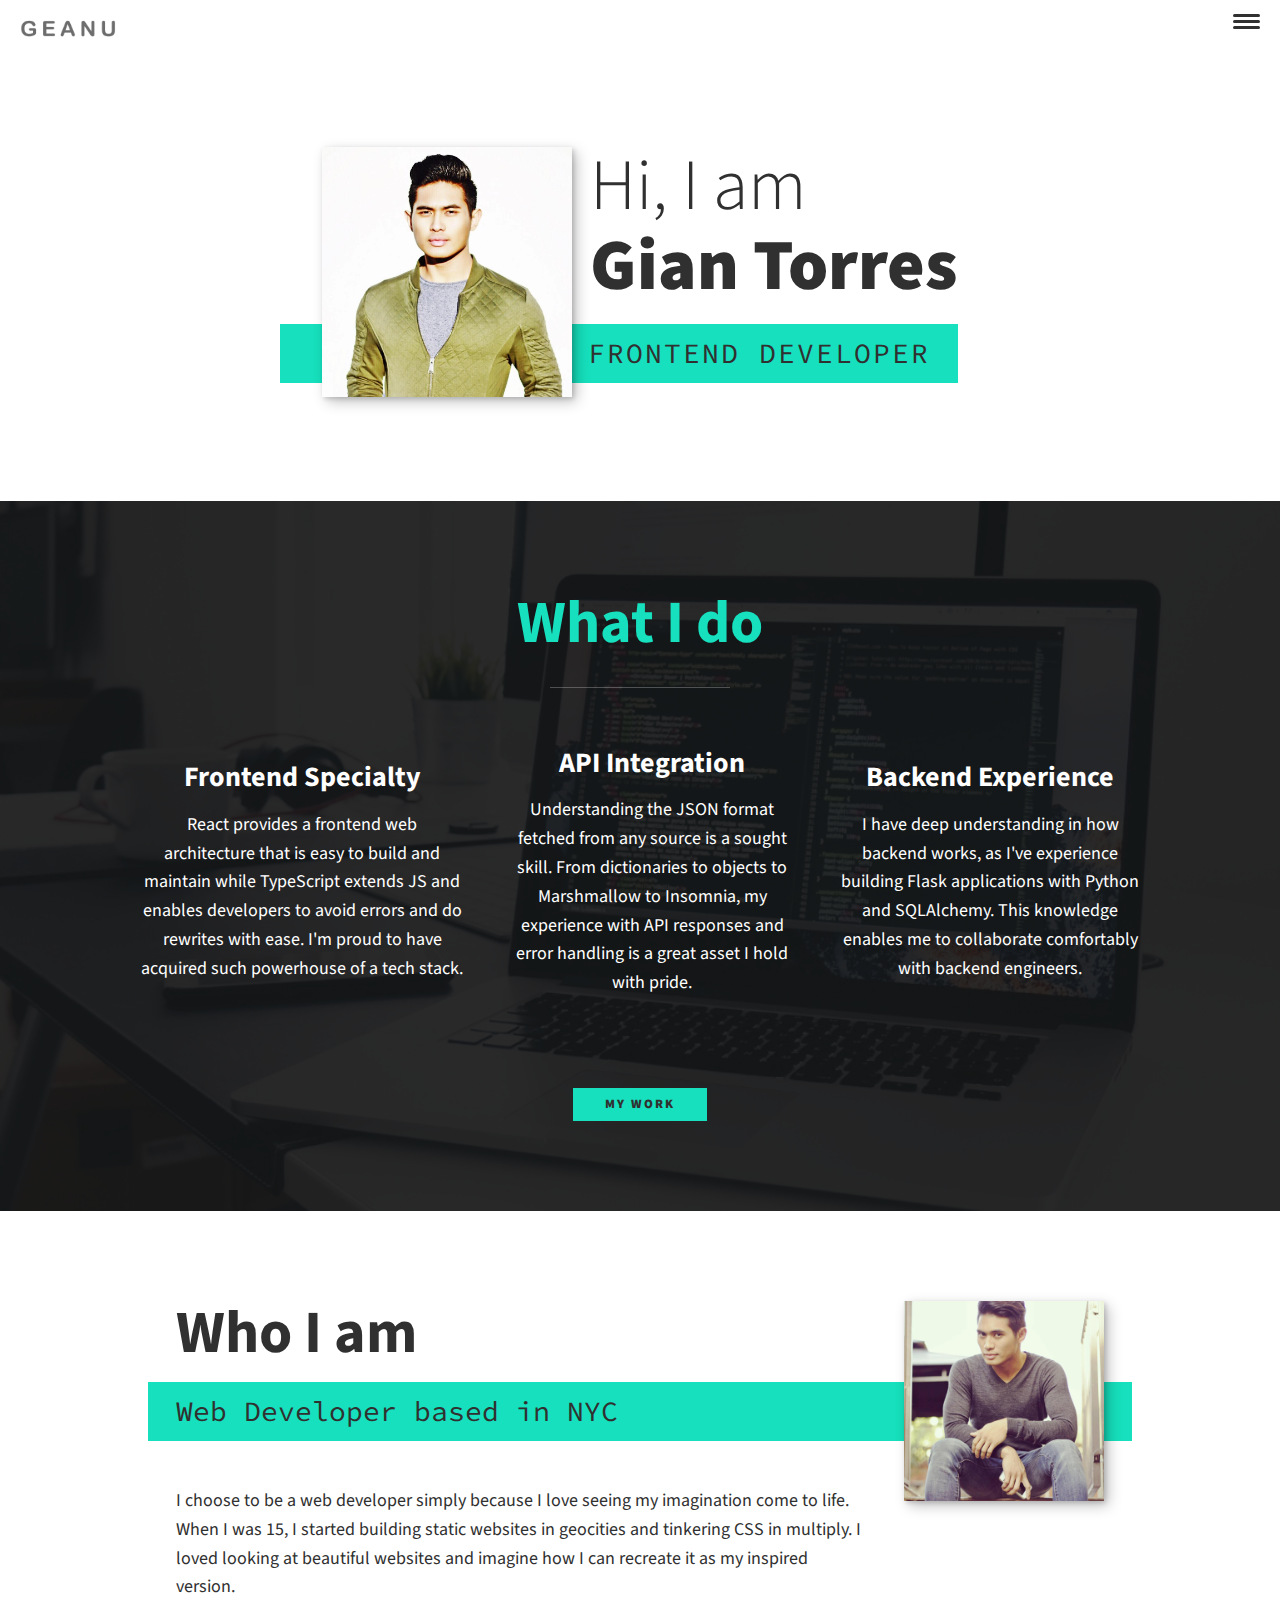
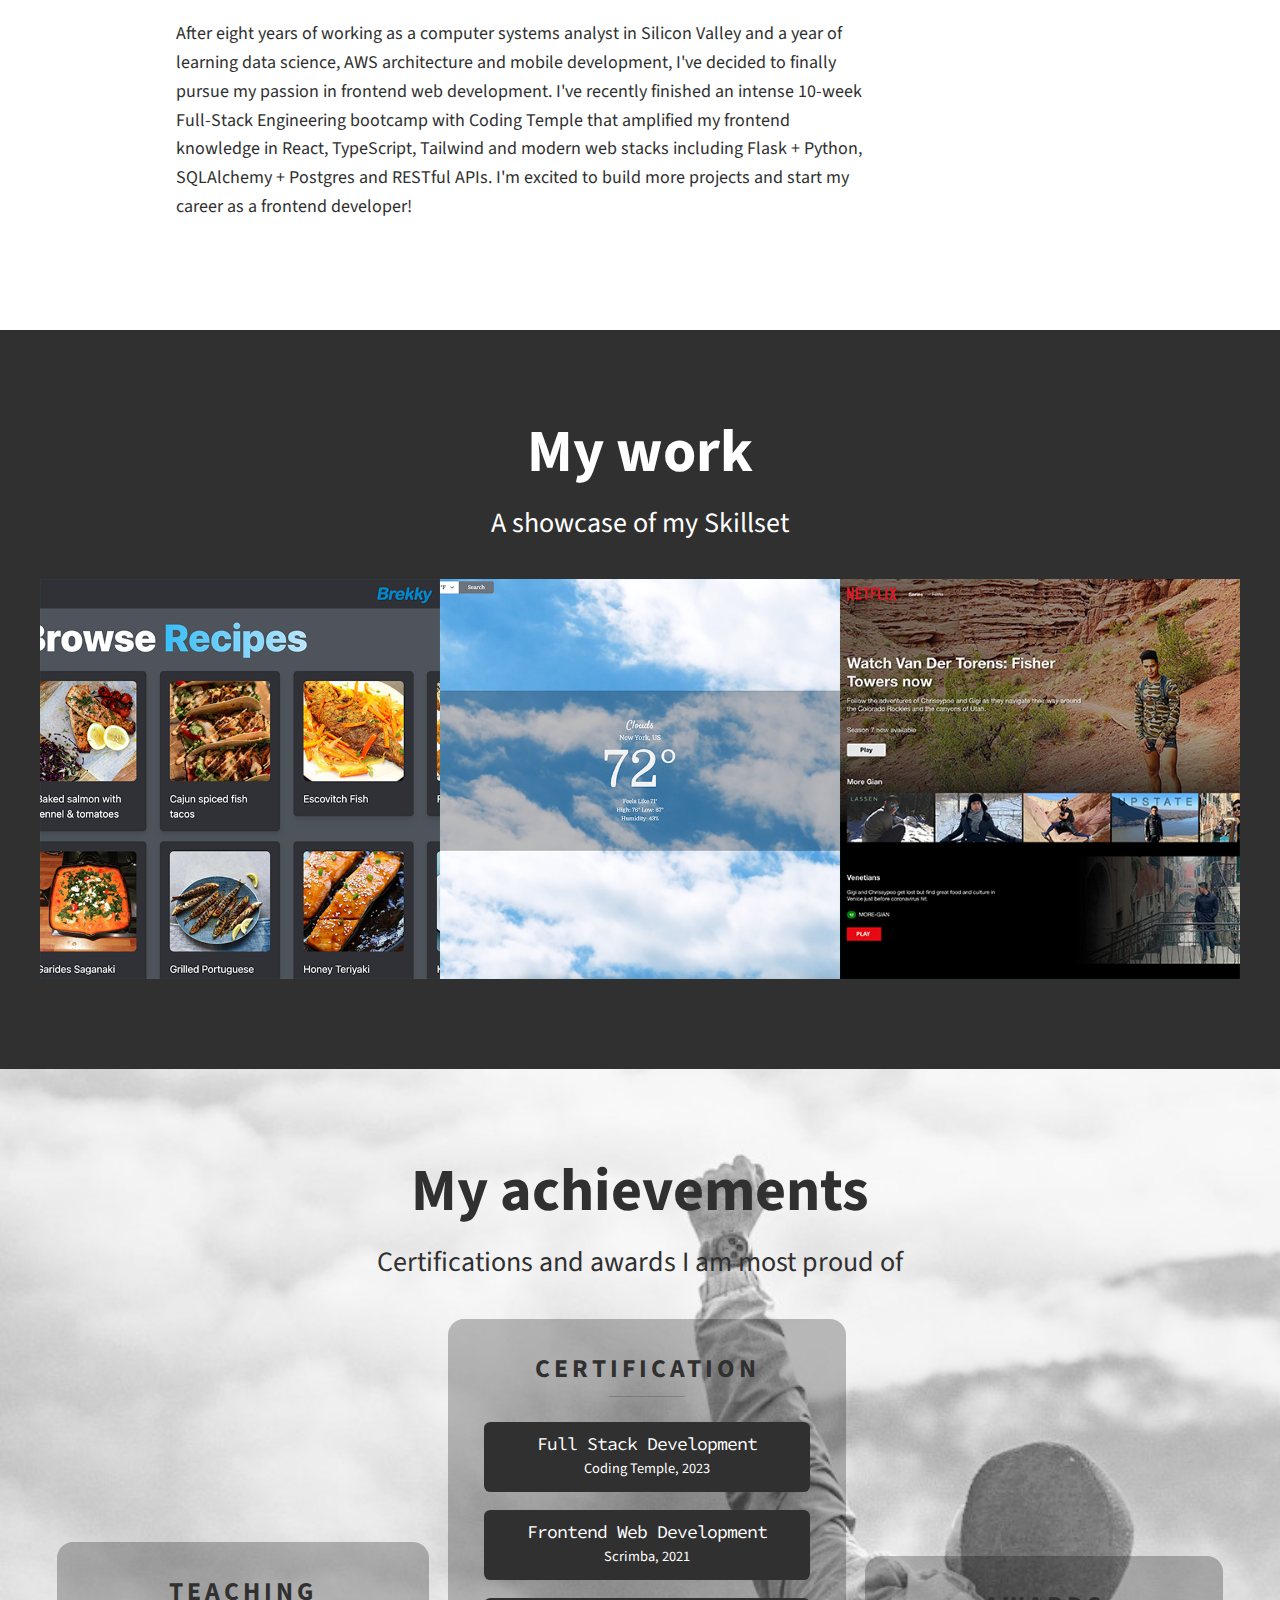
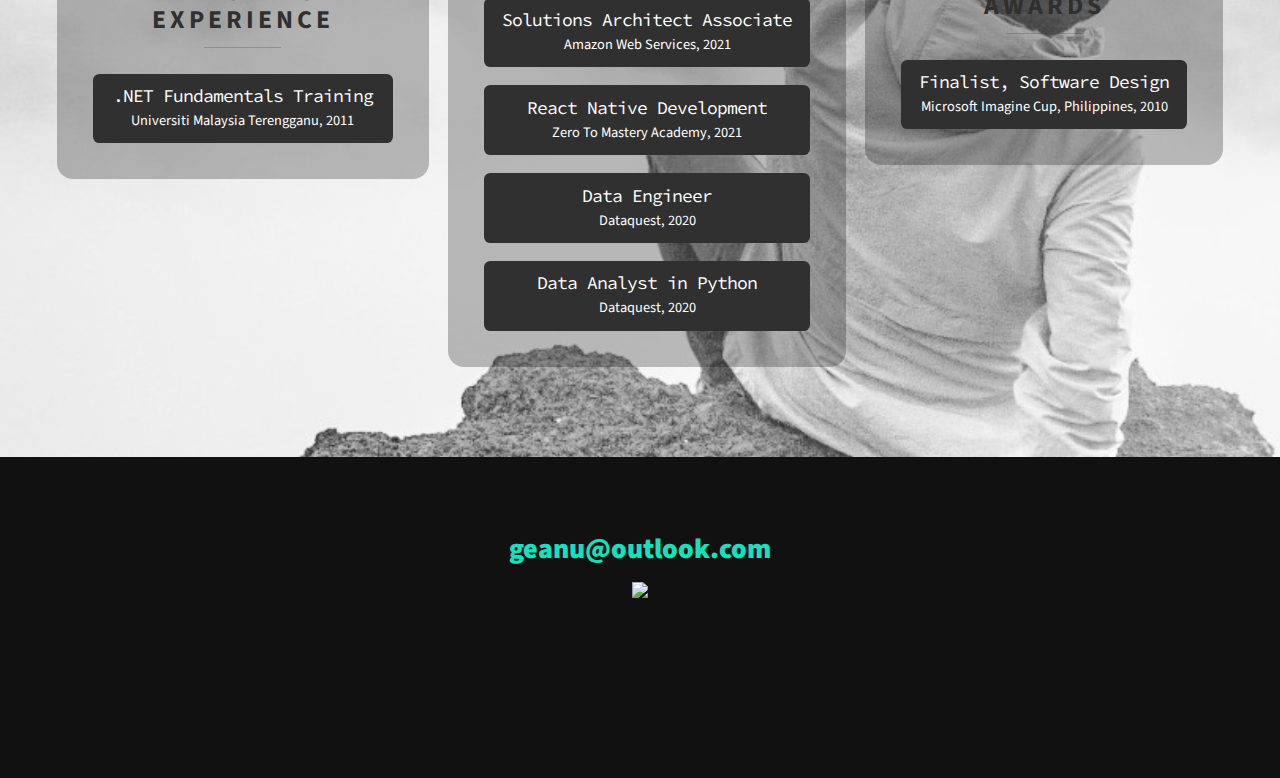
==== index.html @ c78150a5 "Who I am text changes" ====
<!DOCTYPE html>
<html lang="en">
  <head>
    <title>Gian Carlo Torres</title>
    <meta charset="UTF-8" />
    <meta
      name="viewport"
      content="width=device-width, initial-scale=1.0, shrink-to-fit"
    />
    <link
      rel="stylesheet"
      href="https://cdnjs.cloudflare.com/ajax/libs/normalize/7.0.0/normalize.min.css"
    />
    <link rel="stylesheet" href="style.css" />
    <link
      rel="stylesheet"
      href="https://cdnjs.cloudflare.com/ajax/libs/font-awesome/5.11.2/css/all.css"
      integrity="sha256-46qynGAkLSFpVbEBog43gvNhfrOj+BmwXdxFgVK/Kvc="
      crossorigin="anonymous"
    />
    <link
      href="https://fonts.googleapis.com/css?family=Source+Code+Pro:400,900|Source+Sans+Pro:300,900&display=swap"
      rel="stylesheet"
    />
  </head>

  <body>
    <!-- Navigation -->
    <header class="header">
      <div class="logo">
        <a href="./index.html#home">
            <img src="img/geanu.png" alt="logo" />
        </a>
      </div>
      <button class="nav-toggle" aria-label="toggle navigation">
        <span class="hamburger"></span>
      </button>
      <nav class="nav">
        <ul class="nav__list">
          <li class="nav__item"><a href="#home" class="nav__link">Home</a></li>
          <li class="nav__item">
            <a href="#services" class="nav__link">My Services</a>
          </li>
          <li class="nav__item">
            <a href="#about" class="nav__link">About me</a>
          </li>
          <li class="nav__item">
            <a href="#work" class="nav__link">My Work</a>
          </li>
          <li class="nav__item">
            <a href="./docs/resume_gct2023.pdf" class="nav__link"
              >Download My Resume</a
            >
          </li>
        </ul>
      </nav>
    </header>

    <!-- Introduction Header -->

    <section class="intro" id="home">
      <h1 class="section__title section__title--intro">
        Hi, I am <strong>Gian Torres</strong>
      </h1>
      <p class="section__subtitle section__subtitle--intro">
        Frontend Developer
      </p>
      <img src="img/dev-gian-02.jpg" alt="a photo of gian" class="intro__img" />
    </section>

    <!-- My Services -->

    <section class="my-services" id="services">
      <h2 class="section__title section__title--services">What I do</h2>
      <div class="services">
        <div class="service">
          <h3>Frontend Specialty</h3>
          <p>
            React provides a frontend web architecture that is easy to build and
            maintain while TypeScript extends JS and enables developers to avoid errors
            and do rewrites with ease. I'm proud to have acquired such powerhouse of a tech stack. 
          </p>
        </div>
        <div class="service">
          <h3>API Integration</h3>
          <p>
            Understanding the JSON format fetched from any source is a sought skill. 
            From dictionaries to objects to Marshmallow to Insomnia, my experience with 
            API responses and error handling is a great asset I hold with pride.
          </p>
        </div>
        <div class="service">
          <h3>Backend Experience</h3>
          <p>
            I have deep understanding in how backend works, as I've experience building
            Flask applications with Python and SQLAlchemy. This knowledge enables me to
            collaborate comfortably with backend engineers.
          </p>
        </div>
      </div>
      <a href="#work" class="btn">My Work</a>
    </section>

    <!-- About Me -->

    <section class="about-me" id="about">
      <h2 class="section__title section__title--about">Who I am</h2>
      <p class="section__subtitle section__subtitle--about">
        Web Developer based in NYC
      </p>
      <div class="about-me__body">
        <p>
          I choose to be a web developer simply because I love seeing my
          imagination come to life. When I was 15, I started building static
          websites in geocities and tinkering CSS in multiply. I loved looking
          at beautiful websites and imagine how I can recreate it as my inspired
          version.
        </p>
        <p>
          After eight years of working as a computer systems analyst in Silicon
          Valley and a year of learning data science, AWS architecture and
          mobile development, I've decided to finally pursue my passion in frontend web development. 
          I've recently finished an intense 10-week Full-Stack Engineering bootcamp with
          Coding Temple that amplified my frontend knowledge in React, TypeScript, Tailwind and 
          modern web stacks including Flask + Python, SQLAlchemy + Postgres and RESTful APIs.
          I'm excited to build more projects and start my career as a frontend developer!
        </p>
      </div>
      <img
        src="img/dev-gian-01.jpg"
        alt="another photo of gian"
        class="about-me__img"
      />
    </section>

    <!-- My Work -->

    <section class="my-work" id="work">
      <h2 class="section__title">My work</h2>
      <p class="section__subtitle">A showcase of my Skillset</p>
      <div class="portfolio">
        <a href="projects.html#brekky" class="portfolio__item">
          <img
            src="./img/proj-brekky.png"
            alt="Brekky"
            class="portfolio__img"
          />
        </a>
        <a href="projects.html#weather" class="portfolio__item">
          <img
            src="./img/proj-weather.png"
            alt="Weather or Not"
            class="portfolio__img"
          />
        </a>
        <a href="projects.html#netflix" class="portfolio__item">
          <img
            src="img/work-netflix.png"
            alt="Netflix Clone"
            class="portfolio__img"
          />
        </a>
      </div>
    </section>

    <!-- My Achievements -->

    <section class="my-achievements" id="achievement">
      <div class="achievements__container">
        <div class="achievements__title">
          <h2 class="section__title">My achievements</h2>
          <p class="section__subtitle">
            Certifications and awards I am most proud of
          </p>
        </div>
        <div class="achievements__body">
          <div class="ach__body-boxes ach__body-certs">
            <h3 class="ach__title title_certs">Certification</h3>
            <a
                href="#"
                class="ach__link"
                target="_blank"
                alt="Coding Temple"
            >
                <div class="ach__cert">
                <h4 class="ach__cert-title">Full Stack Development</h4>
                <p class="ach__cert-subtitle">Coding Temple, 2023</p>
                </div>
            </a>
            <a
              href="https://scrimba.com/certificate/uWvGeGfL/gfrontend"
              class="ach__link"
              target="_blank"
              alt="Scrimba Frontend Developer Career Path"
            >
              <div class="ach__cert">
                <h4 class="ach__cert-title">Frontend Web Development</h4>
                <p class="ach__cert-subtitle">Scrimba, 2021</p>
              </div>
            </a>
            <a
              href="https://www.credly.com/badges/251997af-b134-46c2-96cf-5cbf55821727"
              class="ach__link"
              target="_blank"
              alt="AWS Solutions Architect Associate"
            >
              <div class="ach__cert">
                <h4 class="ach__cert-title">Solutions Architect Associate</h4>
                <p class="ach__cert-subtitle">Amazon Web Services, 2021</p>
              </div>
            </a>
            <a
              href="docs/certificate_react_native_pdf.pdf"
              class="ach__link"
              target="_blank"
              alt="ZTM Academy React Native Development"
            >
              <div class="ach__cert">
                <h4 class="ach__cert-title">React Native Development</h4>
                <p class="ach__cert-subtitle">Zero To Mastery Academy, 2021</p>
              </div>
            </a>
            <a
              href="https://app.dataquest.io/view_cert/NI8552DZL0GIEHNN5E3E/"
              class="ach__link"
              target="_blank"
              alt="Dataquest Data Engineer"
            >
              <div class="ach__cert">
                <h4 class="ach__cert-title">Data Engineer</h4>
                <p class="ach__cert-subtitle">Dataquest, 2020</p>
              </div>
            </a>
            <a
              href="https://app.dataquest.io/view_cert/JJTBUAXQR6S9KNNCFVSX/"
              class="ach__link"
              target="_blank"
              alt="Dataquest Data Analyst in Python"
            >
              <div class="ach__cert">
                <h4 class="ach__cert-title">Data Analyst in Python</h4>
                <p class="ach__cert-subtitle">Dataquest, 2020</p>
              </div>
            </a>
          </div>
          <div class="ach__body-boxes ach__body-teach">
            <h3 class="ach__title title_teach">Teaching Experience</h3>
            <div class="ach__teach">
              <h4 class="ach__teach-title">.NET Fundamentals Training</h4>
              <p class="ach__teach-subtitle">
                Universiti Malaysia Terengganu, 2011
              </p>
            </div>
          </div>
          <div class="ach__body-boxes ach__body-award">
            <h3 class="ach__title title_award">Awards</h3>
            <div class="ach__award">
              <h4 class="ach__award-title">Finalist, Software Design</h4>
              <p class="ach__award-subtitle">
                Microsoft Imagine Cup, Philippines, 2010
              </p>
            </div>
          </div>
        </div>
      </div>
    </section>

    <!-- Footer -->

    <footer class="footer">
        <a href="mailto:geanu@outlook.com" class="footer__link">geanu@outlook.com</a>
        <a href="https://www.codewars.com/users/geanu/" alt="CodeWars" class="footer__link">
            <img src="https://www.codewars.com/users/geanu/badges/micro" />
        </a>
        <ul class="social-list">
            <li class="social_list__item">
                <a href="http://www.linkedin.com/in/geanu" class="social-list__link" target="_blank" alt="Linkedin">
                    <i class="fab fa-linkedin"></i>
                </a>
            </li>
            <li class="social_list__item">
                <a href="https://github.com/geanu02" class="social-list__link" target="_blank" alt="Github">
                    <i class="fab fa-github"></i>
                </a>
            </li>
        </ul>
    </footer>
    <script src="script.js"></script>
  </body>
</html>
---- style.css ----
*,
*::before,
*::after {
    box-sizing: border-box;
}

/* Custom Properties */

:root {
    --ff-primary: 'Source Sans Pro', sans-serif;
    --ff-secondary: 'Source Code Pro', monospace;

    --fw-reg: 300;
    --fw-bold: 900;

    --clr-light: #FFF;
    --clr-dark: #303030;
    --clr-accent: #16E0BD;

    --fs-h1: 3rem;
    --fs-h2: 2.25rem;
    --fs-h3: 1.25rem;
    --fs-h4: 1.125rem;
    --fs-body: 1rem;

    --bs: 0.25em 0.25em 0.75em rgba(0, 0, 0, 0.25),
        0.125em 0.125em 0.25em rgba(0, 0, 0, 0.15);

}

@media (min-width: 800px) {
    :root {
        --fs-h1: 4.5rem;
        --fs-h2: 3.75rem;
        --fs-h3: 1.75rem;
        --fs-h4: 1.25rem;
        --fs-body: 1.125rem;
    }
}

/* General Styles */

html {
    scroll-behavior: smooth;
}

body {
    background: var(--clr-light);
    color: var(--clr-dark);
    font-family: var(--ff-primary);
    font-size: var(--fs-body);
    line-height: 1.6;
    margin: 0;
}

section {
    padding: 5em 2em;
}

img {
    display: block;
    max-width: 100%;
}

strong {
    font-weight: var(--fw-bold)
}

:focus {
    outline: 3px solid var(--clr-accent);
    outline-offset: 3px;
}

/* Buttons */

.btn {
    display: inline-block;
    padding: 0.5em 2.5em;
    background: var(--clr-accent);
    color: var(--clr-dark);
    text-decoration: none;
    cursor: pointer;
    font-size: 0.8rem;
    text-transform: uppercase;
    letter-spacing: 2px;
    font-weight: var(--fw-bold);
    transition: transform 200ms ease-in-out;
}

.btn:hover {
    transform: scale(1.2);
}

/* Typography */

h1,
h2,
h3 {
    line-height: 1.1;
    margin: 0;
}

h1 {
    font-size: var(--fs-h1)
}

h2 {
    font-size: var(--fs-h2)
}

h3 {
    font-size: var(--fs-h3)
}

.section__title {
    margin-bottom: 0.25em;
}

.section__title--intro {
    font-weight: var(--fw-reg);
}

.section__title--intro strong {
    display: block;
}

.section__subtitle {
    margin: 0;
    margin-bottom: 1.2em;
    font-size: var(--fs-h3);
}

.section__subtitle--intro {
    text-transform: uppercase;
    letter-spacing: 2px;
}

.section__subtitle--intro,
.section__subtitle--about,
.section__subtitle-project {
    background: var(--clr-accent);
    padding: 0.25em 1em;
    font-family: var(--ff-secondary);
    margin-bottom: 1em;
}

.section__subtitle--work {
    color: var(--clr-accent);
    font-weight: var(--fw-bold);
    margin-bottom: 2em;
}

/* Header */

.header {
    display: flex;
    justify-content: space-between;
    padding: 1em;
}

.logo {
    max-width: 100px;
}

.nav {
    position: fixed;
    background: var(--clr-dark);
    color: var(--clr-light);
    top: 0;
    bottom: 0;
    left: 0;
    right: 0;
    z-index: 100;
    transform: translateX(100%);
    transition: transform 250ms cubic-bezier(0.5, 0, 0.5, 1);
}

.nav__list {
    list-style: none;
    display: flex;
    height: 100%;
    flex-direction: column;
    justify-content: space-evenly;
    align-items: center;
    padding: 0;
    margin: 0;
}

.nav__link {
    color: inherit;
    font-weight: var(--fw-bold);
    font-size: var(--fs-h3);
    text-decoration: none;
}

.nav__link:hover {
    color: var(--clr-accent);
}

.nav-toggle {
    padding: 0.5em;
    background: transparent;
    border: 0;
    cursor: pointer;
    position: absolute;
    right: 1em;
    top: 1em;
    z-index: 1000;
}

.nav-open .nav {
    transform: translateX(0);
}

.nav-open .nav-toggle {
    position: fixed;
}

.nav-open .hamburger {
    transform: rotate(0.625turn);
    background: var(--clr-accent);
}

.nav-open .hamburger::before {
    transform: rotate(90deg) translateX(-6px);
    background: var(--clr-accent);
}

.nav-open .hamburger::after {
    opacity: 0;
}


.hamburger {
    display: block;
    position: relative;
}

.hamburger,
.hamburger::before,
.hamburger::after {
    background: var(--clr-dark);
    width: 2em;
    height: 3px;
    border-radius: 1em;
    transition: transform 250ms ease-in-out;
}

.hamburger::before,
.hamburger::after {
    content: '';
    position: absolute;
    left: 0;
    right: 0;
}

.hamburger::before {
    top: 6px;
}

.hamburger::after {
    bottom: 6px;
}


/* Intro Section */

.intro {
    position: relative;
}

.intro__img {
    box-shadow: var(--bs);
}

@media (min-width: 600px) {
    .intro {
        display: grid;
        width: min-content;
        margin: 0 auto;
        grid-column-gap: 1em;
        grid-template-areas:
            "img title"
            "img subtitle";
        grid-template-columns: min-content max-content;
    }

    .intro__img {
        grid-area: img;
        min-width: 250px;
        position: relative;
        z-index: 2;
    }

    .section__subtitle--intro {
        align-self: start;
        grid-column: -1 / 1;
        grid-row: 2;
        text-align: right;
        position: relative;
        left: -1.5em;
        width: calc(100% + 1.5em);
        font-size: var(--fs-h4);
    }
}


/* My Services section */

.my-services {
    background-color: var(--clr-dark);
    background-image: url(img/services-bg.jpg);
    background-size: cover;
    background-blend-mode: soft-light;
    color: var(--clr-light);
    text-align: center;
}

.section__title--services {
    color: var(--clr-accent);
    position: relative;
}

.section__title--services::after {
    content: '';
    display: block;
    width: 3em;
    height: 1px;
    margin: 0.5em auto 1em;
    background-color: var(--clr-light);
    opacity: 0.25;
}

.services {
    display: flex;
    flex-direction: column;
    align-items: center;
    margin-bottom: 4em;
}

.service {
    min-width: 300px;
    max-width: 500px;
    margin: 0 auto;
}

@media (min-width: 800px) {
    .services {
        display: flex;
        flex-direction: row;
        max-width: 1000px;
        margin-left: auto;
        margin-right: auto;
    }

    .service+.service {
        margin-left: 2em;
    }

    .section__subtitle--intro {
        font-size: var(--fs-h3);
    }

}

/* About Me */

.about-me {
    max-width: 1000px;
    margin: 0 auto;
}

.about-me__img {
    box-shadow: var(--bs);
}

@media (min-width: 600px) {
    .about-me {
        display: grid;
        grid-template-columns: 1fr 200px;
        grid-template-areas:
            "title img"
            "subtitle img"
            "text img";
        grid-column-gap: 2em;
    }

    .section__title--about {
        grid-area: title
    }

    .section__subtitle--about {
        /* grid-area: subtitle */
        grid-column: 1 / -1;
        grid-row: 2;
        position: relative;
        left: -1em;
        width: calc(100% + 2em);
        padding-left: 1em;
        padding-right: calc(200px + 4em);
    }

    .about-me__img {
        grid-area: img;
        position: relative;
        z-index: 1;
    }

    .about-me__body {
        grid-area: text;
    }
}

/* My Work */

.my-work {
    background-color: var(--clr-dark);
    color: var(--clr-light);
    text-align: center;
}

.portfolio {
    display: grid;
    grid-template-columns: repeat(auto-fit, minmax(300px, 1fr));
    max-width: 1200px;
    margin: 0 auto;
}

.portfolio__item {
    background: var(--clr-accent);
    overflow: hidden;
}

.portfolio__img {
    transition:
        transform 250ms cubic-bezier(0.5, 0, 0.5, 1),
        opacity 250ms linear;
}

.portfolio__item:focus {
    position: relative;
    z-index: 2;
}

.portfolio__img:hover,
.portfolio__item:focus .portfolio__img {
    transform: scale(1.2);
    opacity: 0.75;
}

/* Achievements */

.my-achievements {
    background-image: url(img/achieve-bg.jpg);
    background-color: gray;
    background-size: cover;
    background-blend-mode: overlay;
    color: var(--clr-dark);
    text-align: center;
}

.achievements__container {
    max-width: 1200px;
    margin: 0 auto;
}

.achievements__title {
    padding: 1em;
    margin: 0 auto;
}

.achievements__body {
    min-width: 100%;
    margin: 0;
}

.ach__body-boxes {
    max-width: 600px;
    background-color: rgba(0, 0, 0, 0.25);
    border-radius: 1rem;
    padding: 2em;
    margin: 2em auto 0;
    opacity: 1;
    color: var(--clr-dark);
}

.ach__body-certs {
    margin-top: 0;
}

.ach__title {
    font-size: 1.6rem;
    letter-spacing: 0.25rem;
    text-transform: uppercase;
}

.ach__title::after {
    content: '';
    display: block;
    width: 3em;
    height: 1px;
    margin: 0.5em auto 1em;
    background-color: var(--clr-dark);
    opacity: 0.25;
}

.ach__cert,
.ach__teach,
.ach__award {
    background-color: var(--clr-dark);
    border-radius: 0.4rem;
    color: var(--clr-light);
    padding: 0.8em 1em;
    text-decoration: none;
    letter-spacing: -1px;
    margin-top: 1em;
    transition: 0.5s;
    cursor: pointer;
}

.ach__cert-title,
.ach__teach-title,
.ach__award-title {
    font-family: var(--ff-secondary);
    font-weight: 400;
    font-size: var(--fs-body);
    line-height: 1rem;
    margin: 0;
    margin-bottom: 0.5em;
    padding: 0;
}

.ach__cert-subtitle,
.ach__teach-subtitle,
.ach__award-subtitle {
    margin: 0;
    padding: 0;
    letter-spacing: 0;
    font-size: 0.9rem;
    line-height: 1rem;
}

.ach__link {
    text-decoration: none;
}

@media (min-width: 1143px) {
    .achievements__container {
        display: flex;
        flex-direction: column;
        justify-content: flex-end;
        align-items: stretch;
    }

    .achievements__title {
        padding: 0;
    }

    .achievements__body {
        display: flex;
        flex-flow: row wrap;
        justify-content: space-between;
        align-items: center;
        width: 100%;
    }

    .ach__body-certs {
        order: 2;
        max-width: 38%;
        margin: 0 0.15em;
    }

    .ach__body-teach {
        order: 1;
        max-width: 31%;
    }

    .ach__body-award {
        order: 3;
        max-width: 31%;
    }

    .ach__cert:hover,
    .ach__teach:hover,
    .ach__award:hover {
        background-color: var(--clr-accent);
        color: var(--clr-dark);
    }

    /* .ach__body-boxes {
        min-width: 300px;
    } */

}

/* Footer */

.footer {
    background: #111;
    color: var(--clr-accent);
    text-align: center;
    padding: 2.5em 0;
    font-size: var(--fs-h3);
    display: flex;
    flex-direction: column;
    align-items: center;
    justify-content: center;
}

.footer a {
    color: inherit;
    text-decoration: none;
    margin-bottom: 10px;
}

.footer__link {
    font-weight: var(--fw-bold);
}

.footer__link:hover,
.social-list__link:hover {
    opacity: 0.7;
}

.footer__link:hover {
    text-decoration: underline;
}

.social-list {
    list-style: none;
    display: flex;
    justify-content: center;
    padding: 0;
}

.social-list__item {
    margin: 0 0.5em;
}

.social-list__link {
    padding: 0.5em;
}

/* Individual Portfolio */

.portfolio-item-individual {
    padding: 0 2em 2em;
    max-width: 1000px;
    margin: 0 auto;
}

.portfolio-item-individual p {
    max-width: 800px;
}

/* Projects Page */

.section__project {
    /* .about-me */
    max-width: 1000px;
    margin: 0 auto;
}

.section__project-img {
    box-shadow: var(--bs);
}

.btn__project {
    width: 100%;
    text-align: center;
    transition: none;
}

.btn__project:hover {
    transform: none;
    text-decoration: underline;
}

@media (min-width: 600px) {
    .section__project {
        /* .about-me { */
        display: grid;
        grid-template-columns: 1fr 200px;
        grid-template-areas:
            "title img"
            "subtitle img"
            "text img";
        grid-column-gap: 2em;
    }

    .section__title-project {
        grid-area: title;
    }

    .section__subtitle-project {
        grid-area: subtitle;
        grid-column: 1 / -1;
        grid-row: 2;
        position: relative;
        left: -1em;
        width: calc(100% + 2em);
        padding-left: 1em;
        padding-right: calc(200px + 4em);
    }

    .section__project-img {
        grid-area: img;
        position: relative;
        z-index: 1;
    }

    .section__project-body {
        grid-area: text;
    }

    .btn__project {
        width: auto;
        transition: transform 200ms ease-in-out;
    }

    .btn__project:hover {
        transform: scale(1.2);
        text-decoration: none;
    }

    .ach__cert:hover,
    .ach__teach:hover,
    .ach__award:hover {
        background-color: var(--clr-accent);
        color: var(--clr-dark);
    }

}

/* Project Alternate Section */

.section__project__alt-bg {
    background-color: var(--clr-dark);
}

.section__project__alt {
    color: var(--clr-light);
}

.section__subtitle-project__alt {
    color: var(--clr-dark);
}

.tech-used-container {
    padding: 1.5em 0;

}

.tech-used-title {
    margin: 0;
    text-align: center;
    letter-spacing: 0.15em;
    text-transform: uppercase;
    font-size: 1.1rem;
    font-weight: 700;
}

.title-after::after {
    content: '';
    display: block;
    width: 5em;
    height: 1px;
    margin: 0.5em auto 1em;
    background-color: var(--clr-light);
    opacity: 0.25;
}

.title-after-reverse::after {
    background-color: var(--clr-dark);
}

.tech-used {
    display: flex;
    flex-flow: row wrap;
    justify-content: center;
    align-items: center;
}

.tech-button {
    background-color: var(--clr-light);
    border: 1px solid var(--clr-dark);
    border-radius: 0.75em;
    color: var(--clr-dark);
    padding: 6px 20px 8px;
    margin: 5px;
    transition: 0.5s;
    cursor: default;
}

.tech-button:hover {
    background-color: var(--clr-dark);
    border-color: var(--clr-light);
    color: var(--clr-light);
}

.btn-rev {
    background-color: var(--clr-dark);
    border-color: var(--clr-light);
    color: var(--clr-light);
}

.btn-rev:hover {
    background-color: var(--clr-light);
    border-color: var(--clr-dark);
    color: var(--clr-dark);
}

.icon {
    vertical-align: middle;
}

.tech-button-label {
    vertical-align: middle;
    margin-left: 0.5em;
}

@media (min-width: 600px) {
    .tech-used-container {
        margin-bottom: 1.5em;
    }

    .tech-used-title {
        text-align: left;
        margin-bottom: 0;
    }

    .tech-used-title::after {
        display: none;
    }

    .tech-used {
        margin-top: 0.25em;
        justify-content: flex-start;
    }

    /* .tech-button {
        padding: 6px 20px;
    } */

}

.project-text-link:link,
.project-text-link:active,
.project-text-link:visited {
    color: var(--clr-light);
    text-decoration: none;
}

.project-text-link:hover {
    text-decoration: underline;
}
.project-text-link_alt:link,
.project-text-link_alt:active,
.project-text-link_alt:visited {
    color: var(--clr-dark);
    text-decoration: none;
}

.project-text-link_alt:hover {
    text-decoration: underline;
}
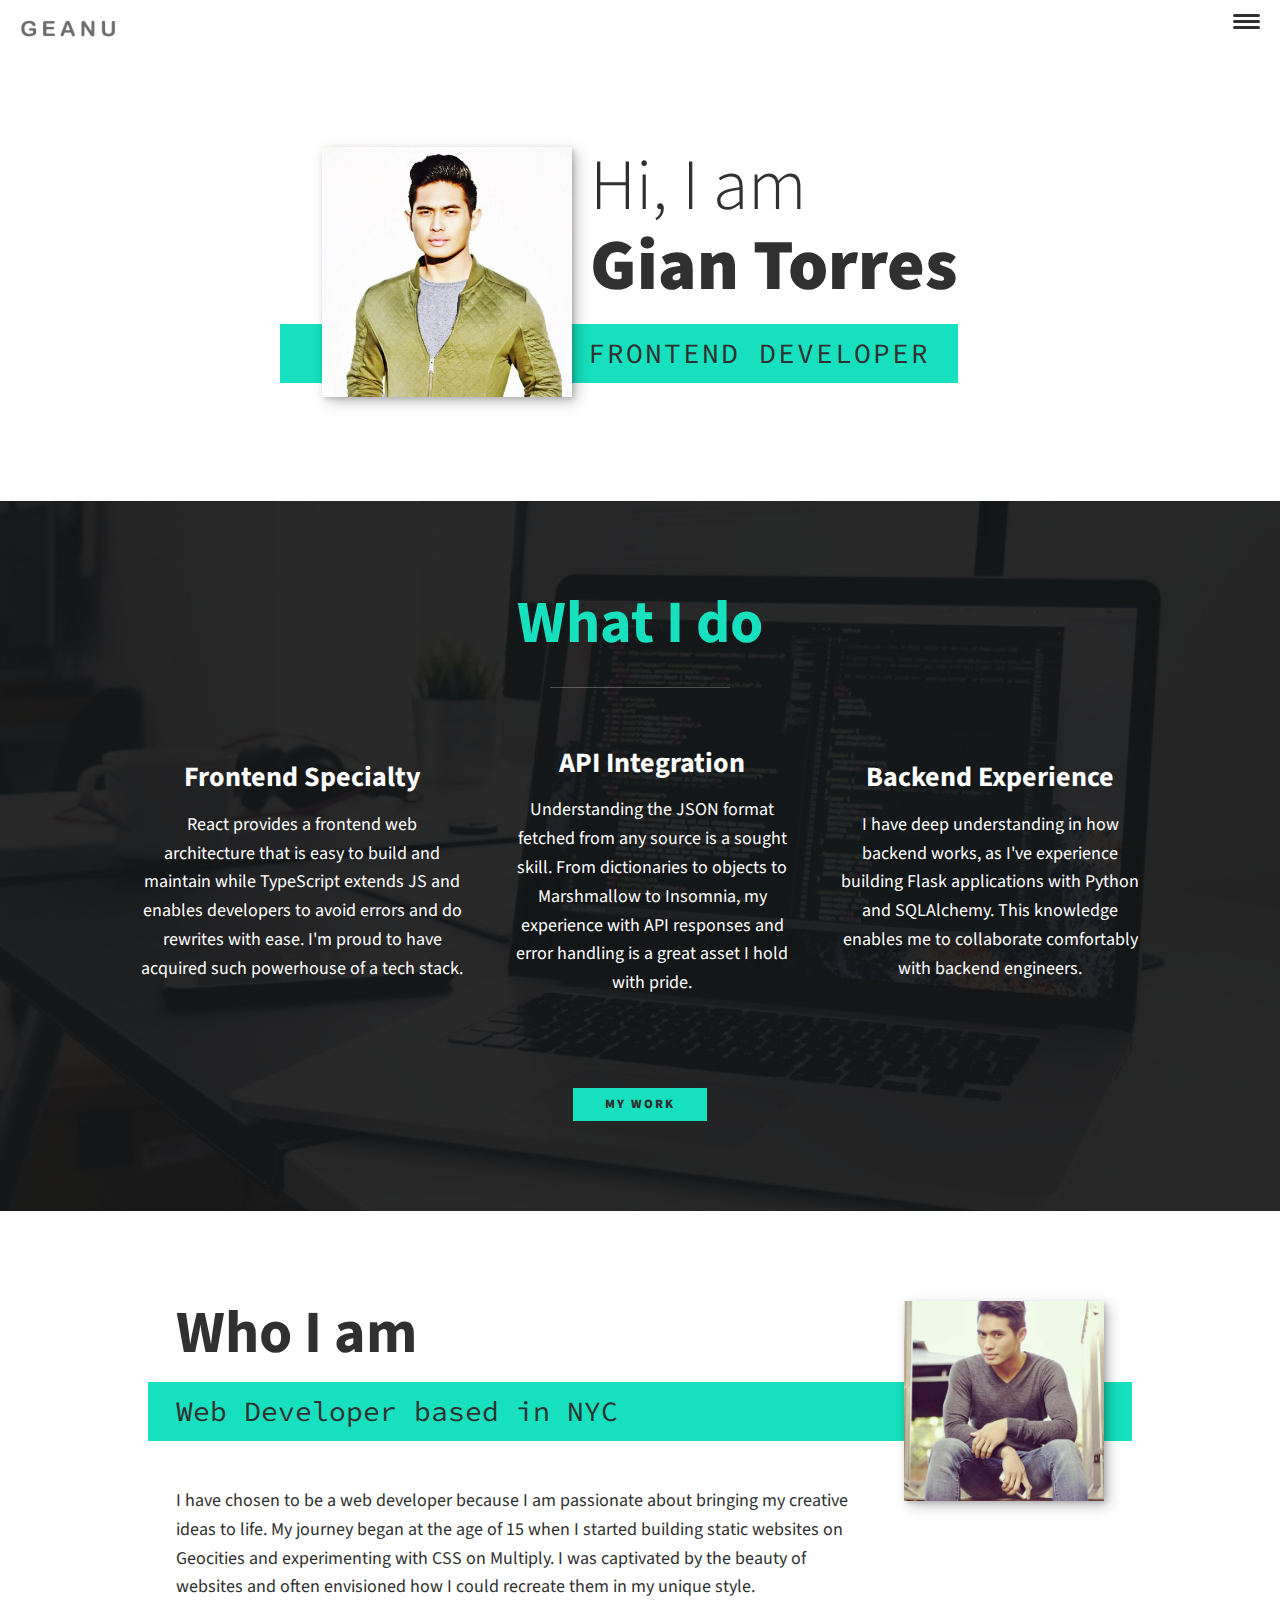
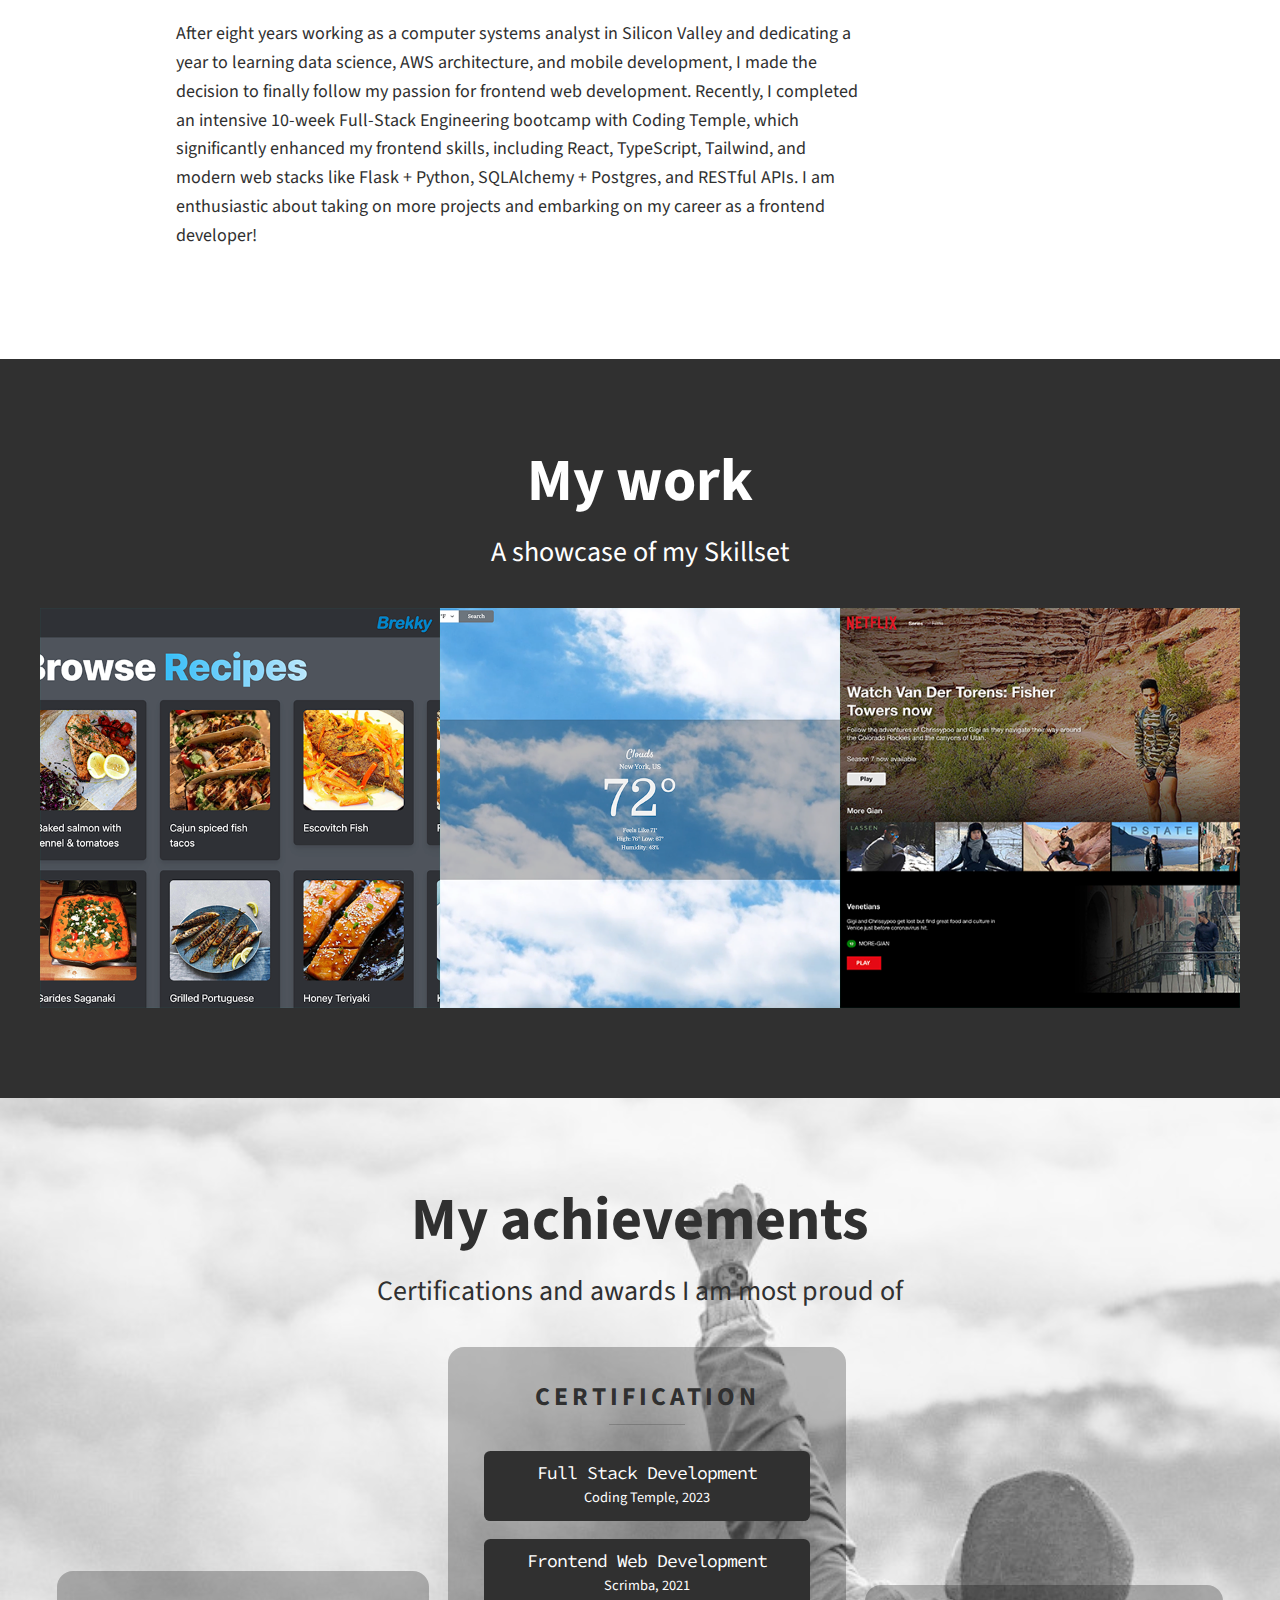
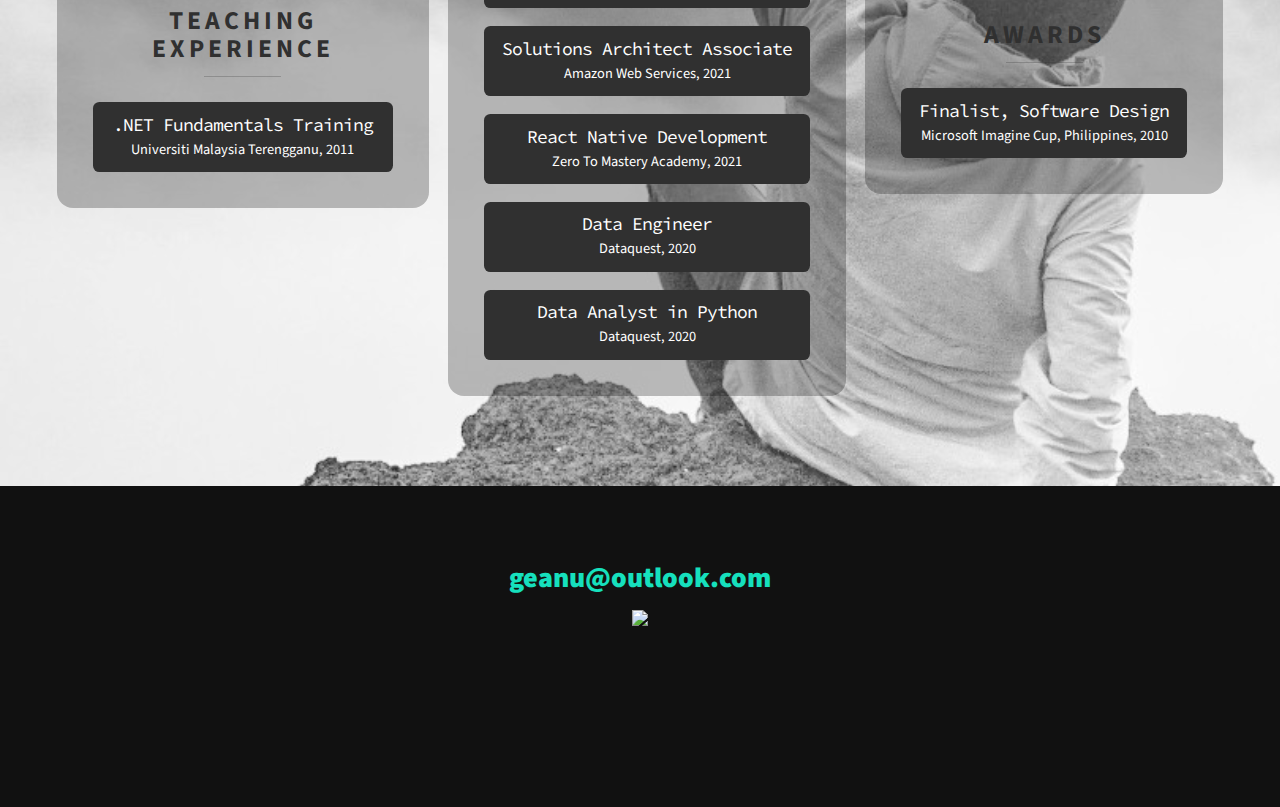
==== commit 0e20559a: "Rewriting the About Me text" ====
--- a/index.html
+++ b/index.html
@@ -110,20 +110,11 @@
       </p>
       <div class="about-me__body">
         <p>
-          I choose to be a web developer simply because I love seeing my
-          imagination come to life. When I was 15, I started building static
-          websites in geocities and tinkering CSS in multiply. I loved looking
-          at beautiful websites and imagine how I can recreate it as my inspired
-          version.
+          
+I have chosen to be a web developer because I am passionate about bringing my creative ideas to life. My journey began at the age of 15 when I started building static websites on Geocities and experimenting with CSS on Multiply. I was captivated by the beauty of websites and often envisioned how I could recreate them in my unique style.
         </p>
         <p>
-          After eight years of working as a computer systems analyst in Silicon
-          Valley and a year of learning data science, AWS architecture and
-          mobile development, I've decided to finally pursue my passion in frontend web development. 
-          I've recently finished an intense 10-week Full-Stack Engineering bootcamp with
-          Coding Temple that amplified my frontend knowledge in React, TypeScript, Tailwind and 
-          modern web stacks including Flask + Python, SQLAlchemy + Postgres and RESTful APIs.
-          I'm excited to build more projects and start my career as a frontend developer!
+          After eight years working as a computer systems analyst in Silicon Valley and dedicating a year to learning data science, AWS architecture, and mobile development, I made the decision to finally follow my passion for frontend web development. Recently, I completed an intensive 10-week Full-Stack Engineering bootcamp with Coding Temple, which significantly enhanced my frontend skills, including React, TypeScript, Tailwind, and modern web stacks like Flask + Python, SQLAlchemy + Postgres, and RESTful APIs. I am enthusiastic about taking on more projects and embarking on my career as a frontend developer!
         </p>
       </div>
       <img
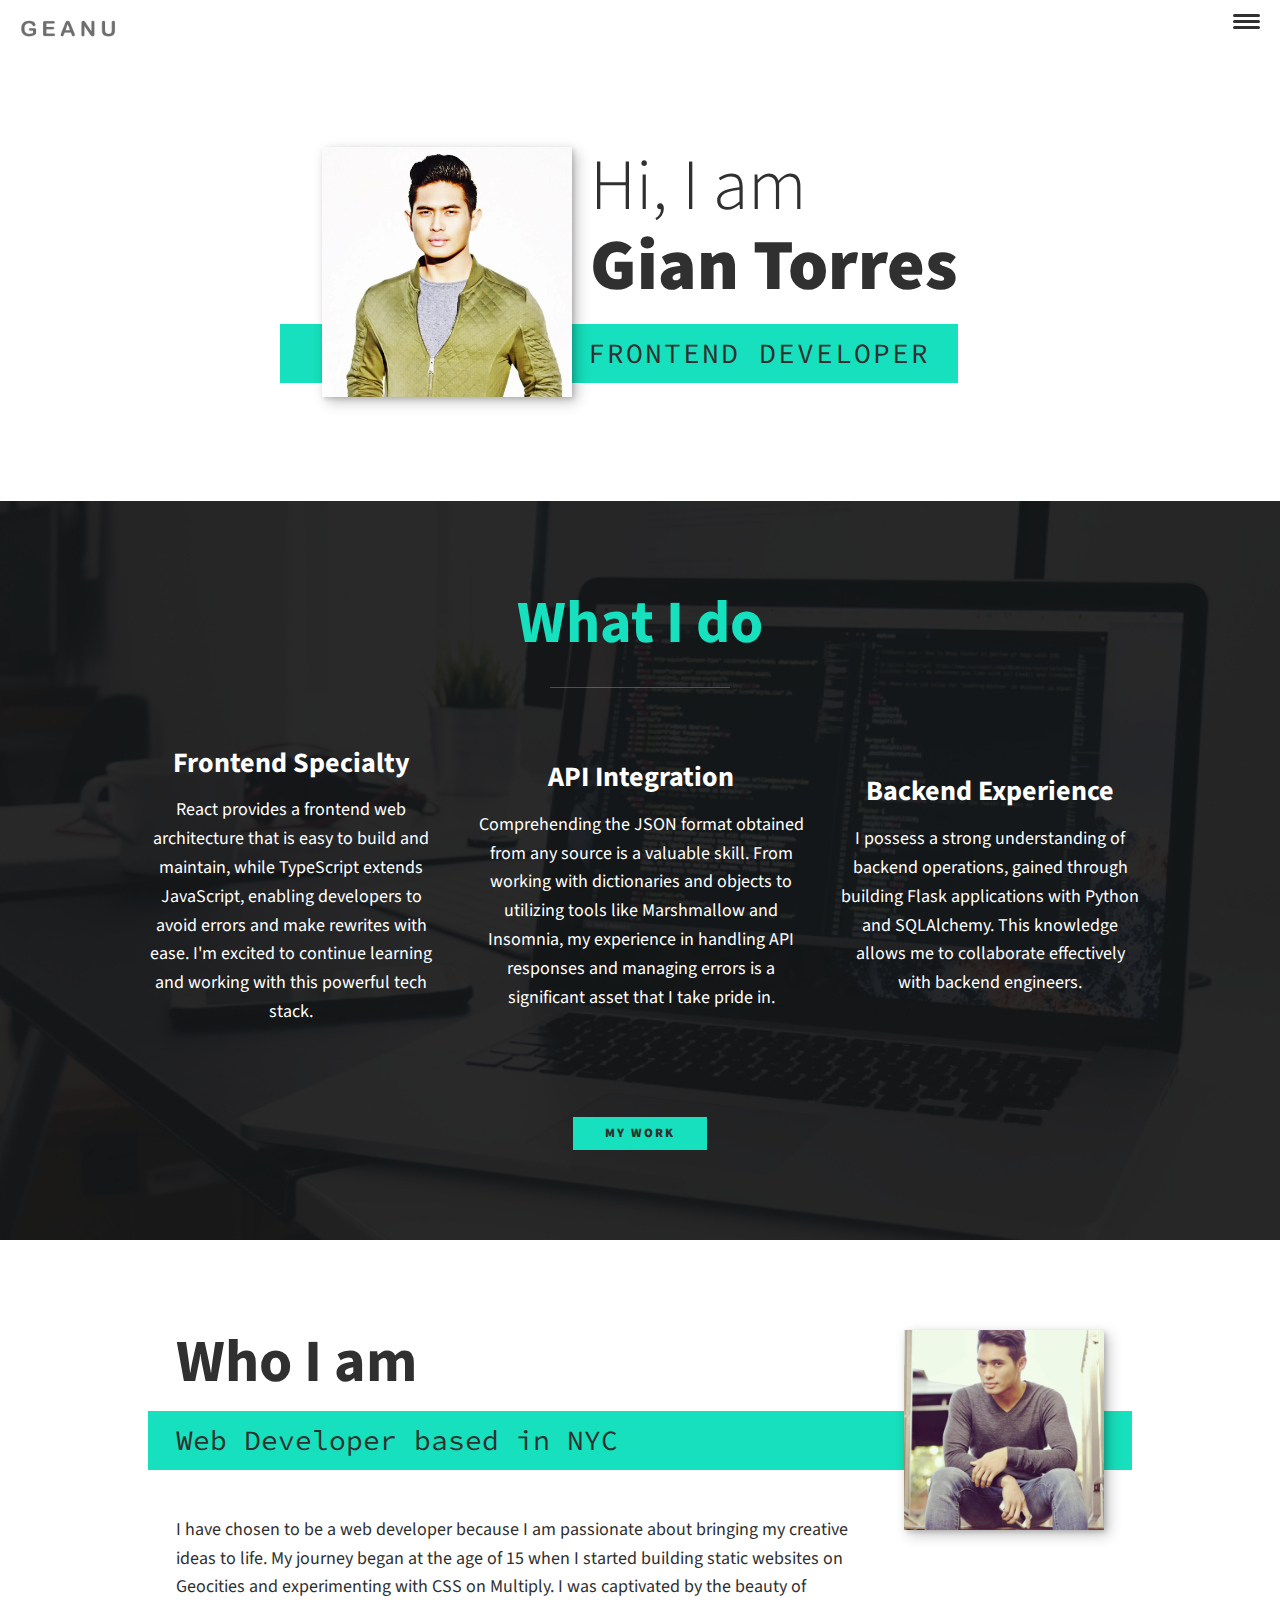
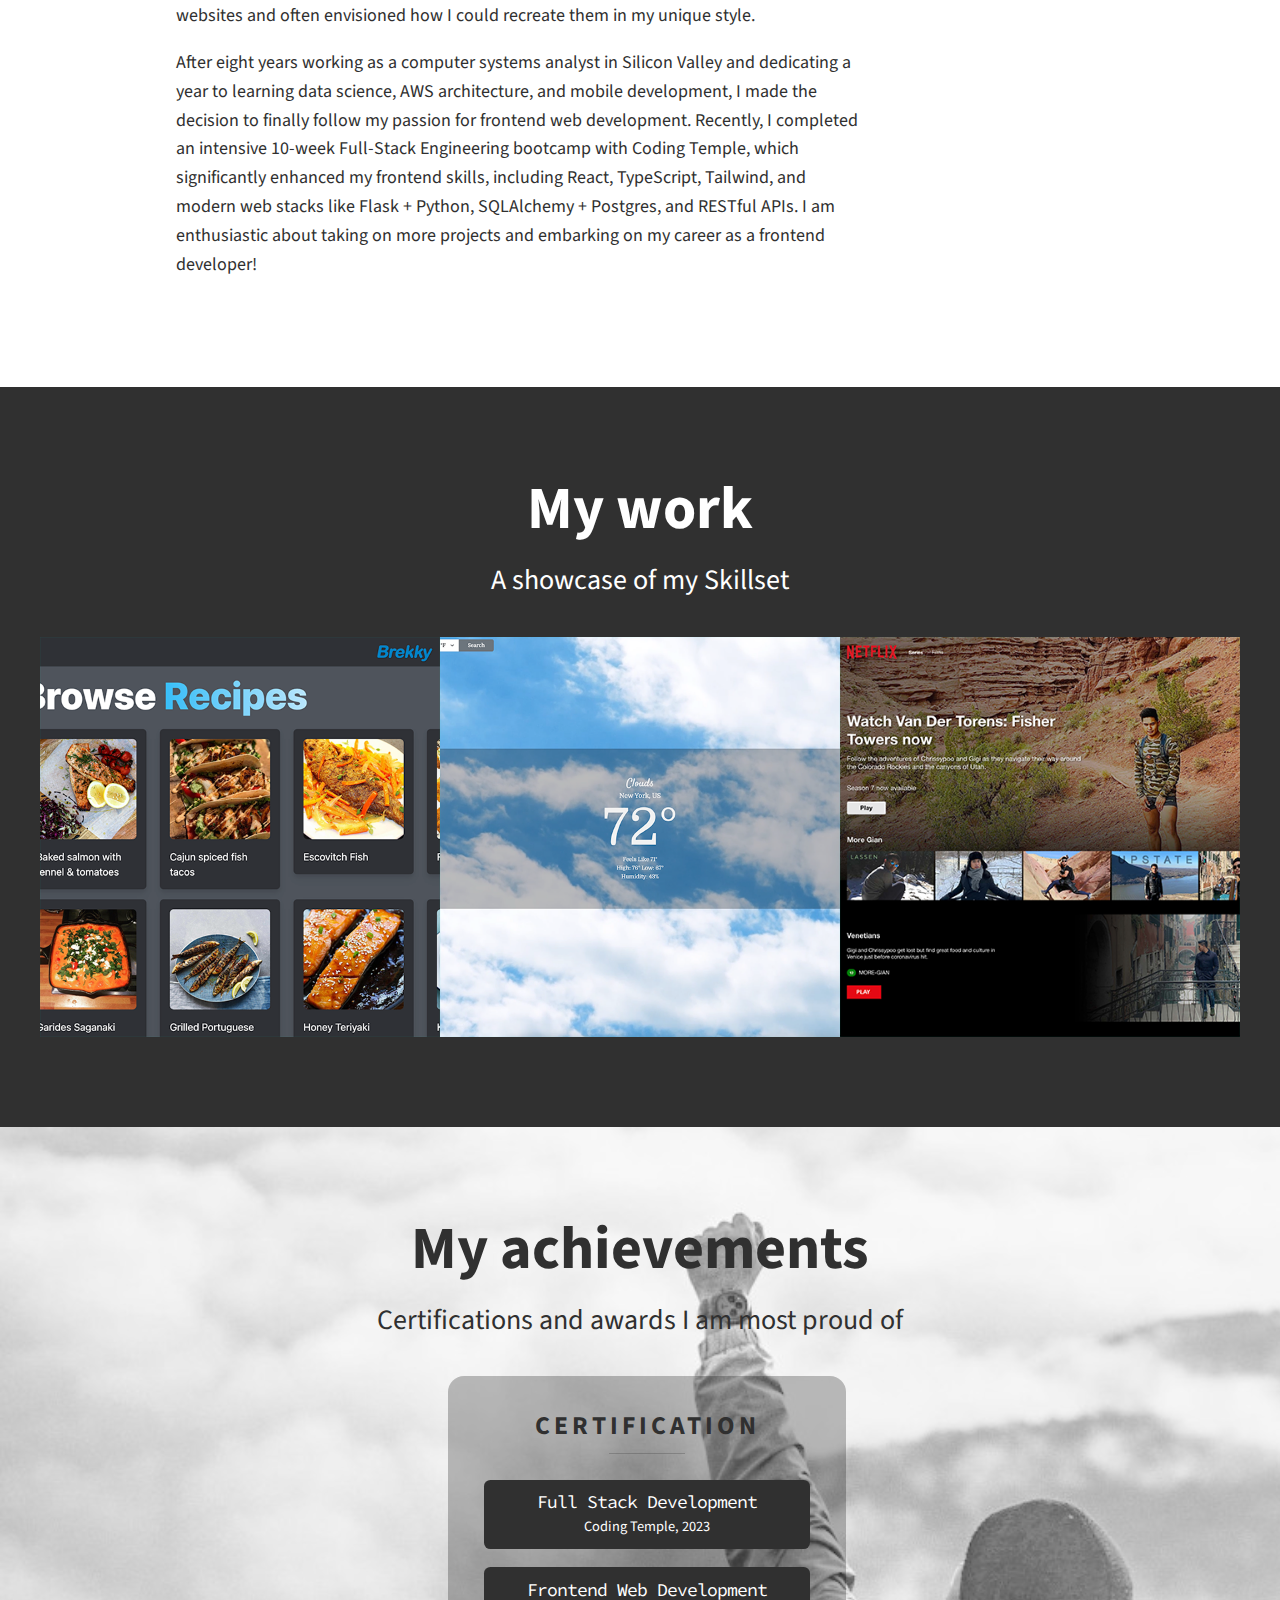
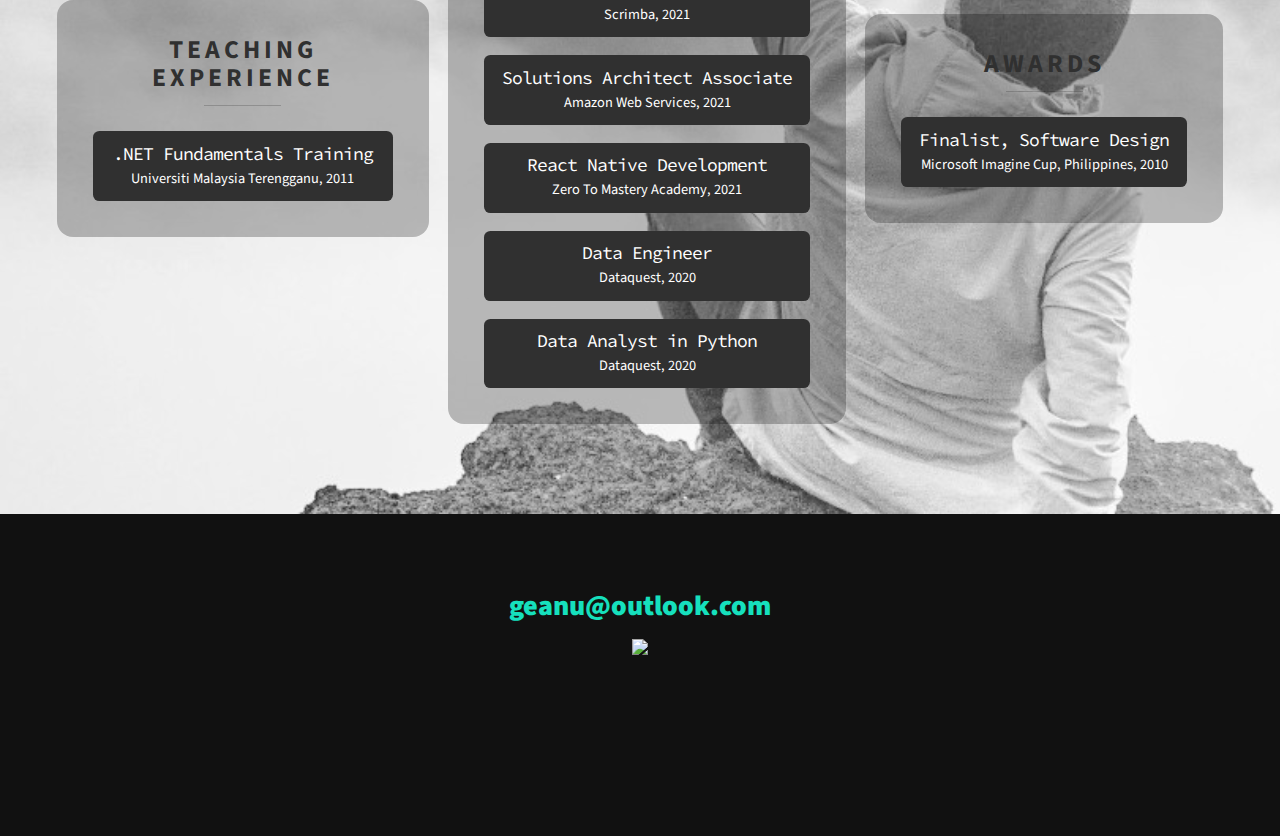
==== commit f9c64a2f: "Projects intro revision" ====
--- a/index.html
+++ b/index.html
@@ -76,25 +76,19 @@
         <div class="service">
           <h3>Frontend Specialty</h3>
           <p>
-            React provides a frontend web architecture that is easy to build and
-            maintain while TypeScript extends JS and enables developers to avoid errors
-            and do rewrites with ease. I'm proud to have acquired such powerhouse of a tech stack. 
+            React provides a frontend web architecture that is easy to build and maintain, while TypeScript extends JavaScript, enabling developers to avoid errors and make rewrites with ease. I'm excited to continue learning and working with this powerful tech stack. 
           </p>
         </div>
         <div class="service">
           <h3>API Integration</h3>
           <p>
-            Understanding the JSON format fetched from any source is a sought skill. 
-            From dictionaries to objects to Marshmallow to Insomnia, my experience with 
-            API responses and error handling is a great asset I hold with pride.
+            Comprehending the JSON format obtained from any source is a valuable skill. From working with dictionaries and objects to utilizing tools like Marshmallow and Insomnia, my experience in handling API responses and managing errors is a significant asset that I take pride in.
           </p>
         </div>
         <div class="service">
           <h3>Backend Experience</h3>
           <p>
-            I have deep understanding in how backend works, as I've experience building
-            Flask applications with Python and SQLAlchemy. This knowledge enables me to
-            collaborate comfortably with backend engineers.
+            I possess a strong understanding of backend operations, gained through building Flask applications with Python and SQLAlchemy. This knowledge allows me to collaborate effectively with backend engineers.
           </p>
         </div>
       </div>
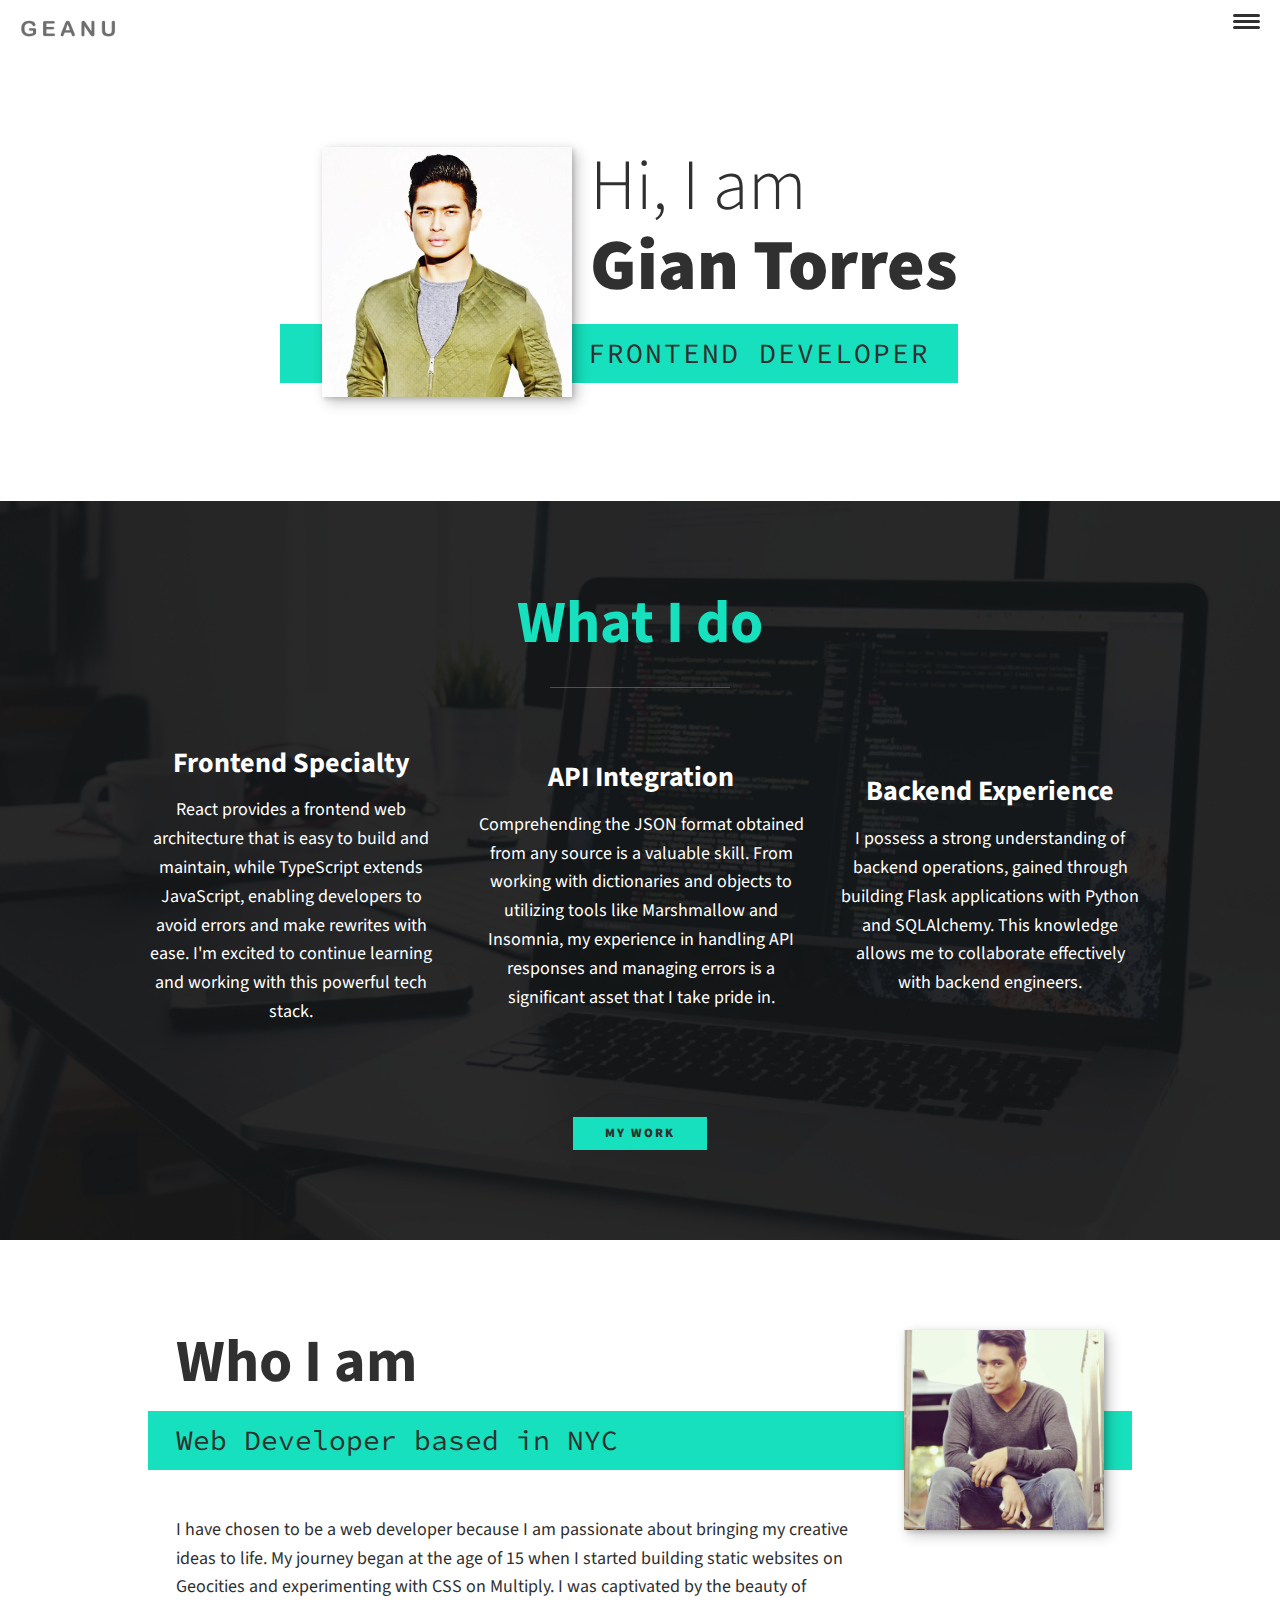
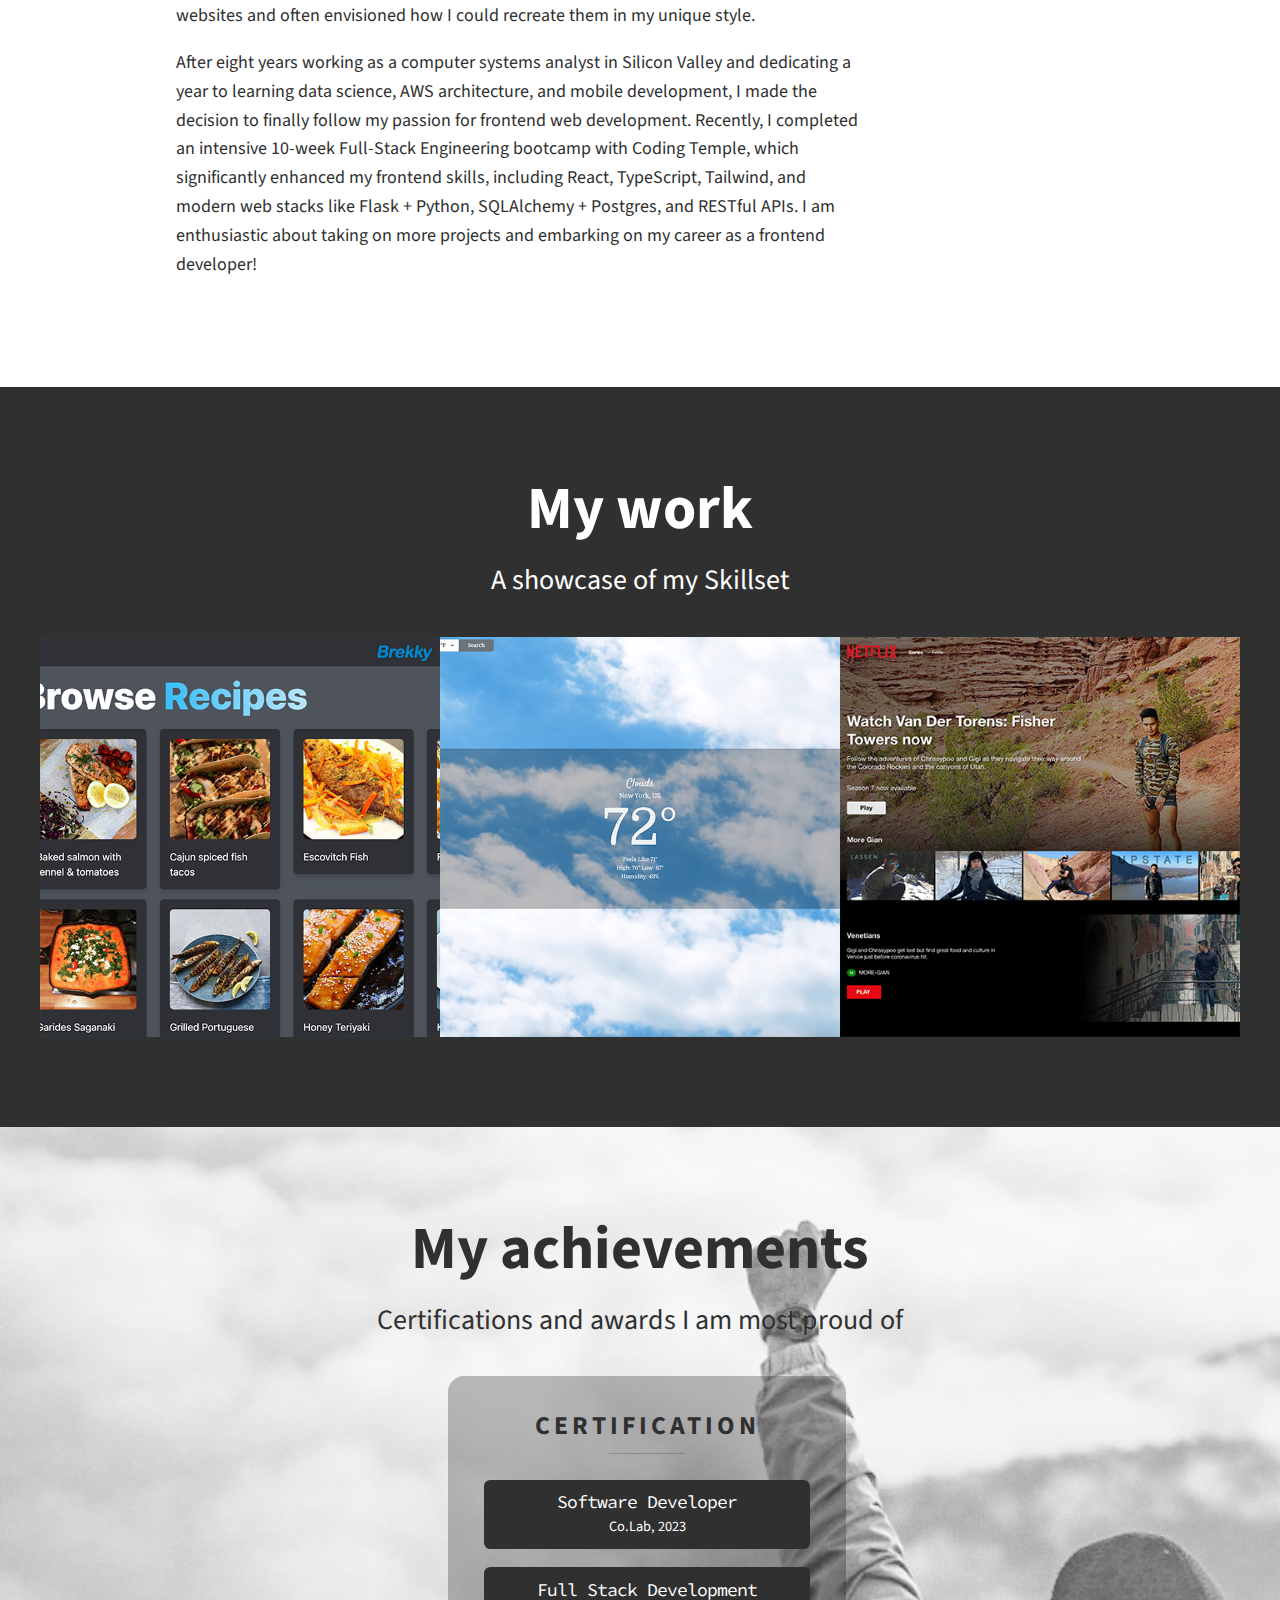
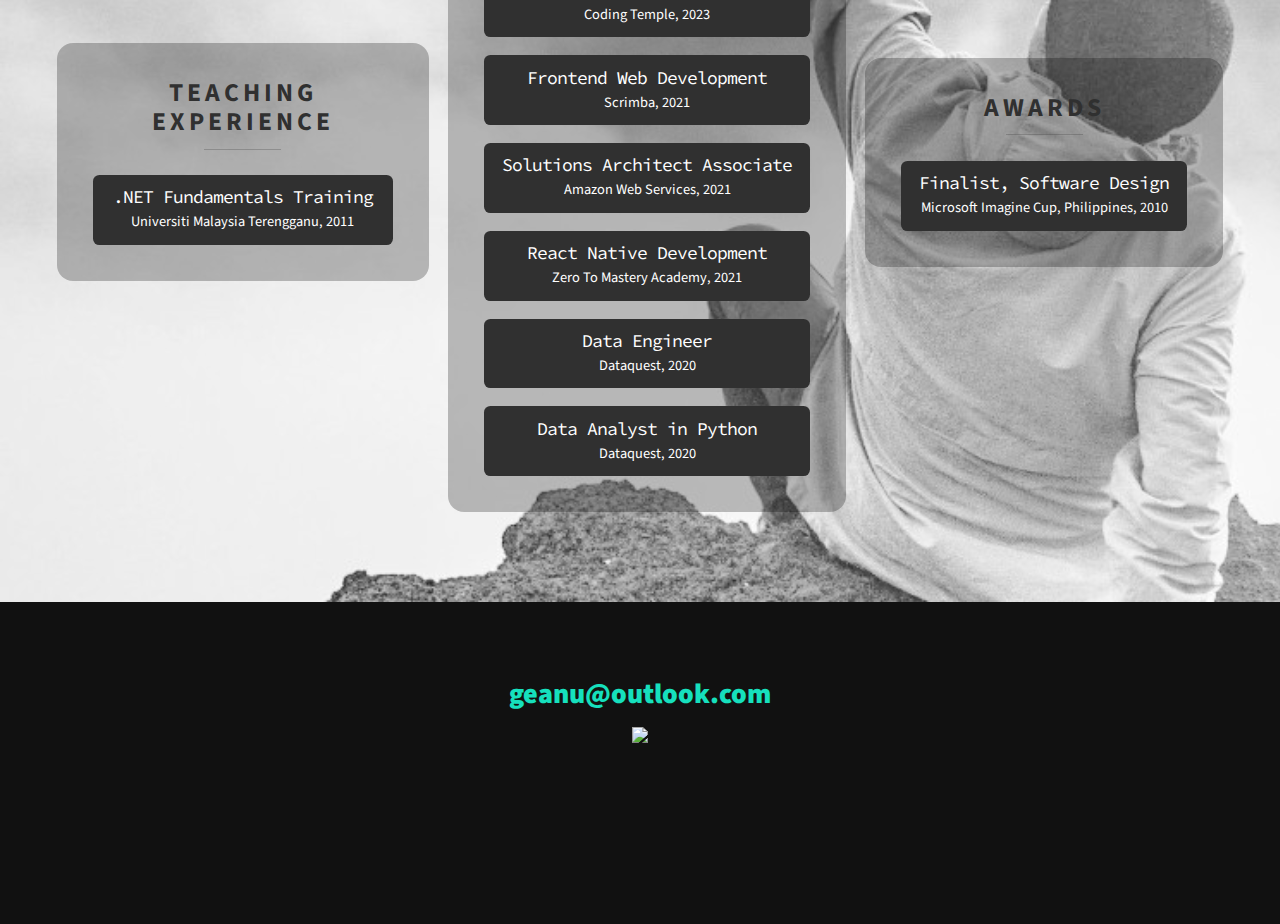
==== commit e8b445d3: "Updated Certs and Resume" ====
--- a/index.html
+++ b/index.html
@@ -162,7 +162,18 @@
           <div class="ach__body-boxes ach__body-certs">
             <h3 class="ach__title title_certs">Certification</h3>
             <a
-                href="#"
+                href="https://www.joincolab.io/certificate/gian-carlo-torres"
+                class="ach__link"
+                target="_blank"
+                alt="Co.Lab"
+            >
+                <div class="ach__cert">
+                <h4 class="ach__cert-title">Software Developer</h4>
+                <p class="ach__cert-subtitle">Co.Lab, 2023</p>
+                </div>
+            </a>
+            <a
+                href="https://www.credly.com/badges/6dcdecdc-5f2e-4ffa-a5e0-0f6cf74f4af9"
                 class="ach__link"
                 target="_blank"
                 alt="Coding Temple"
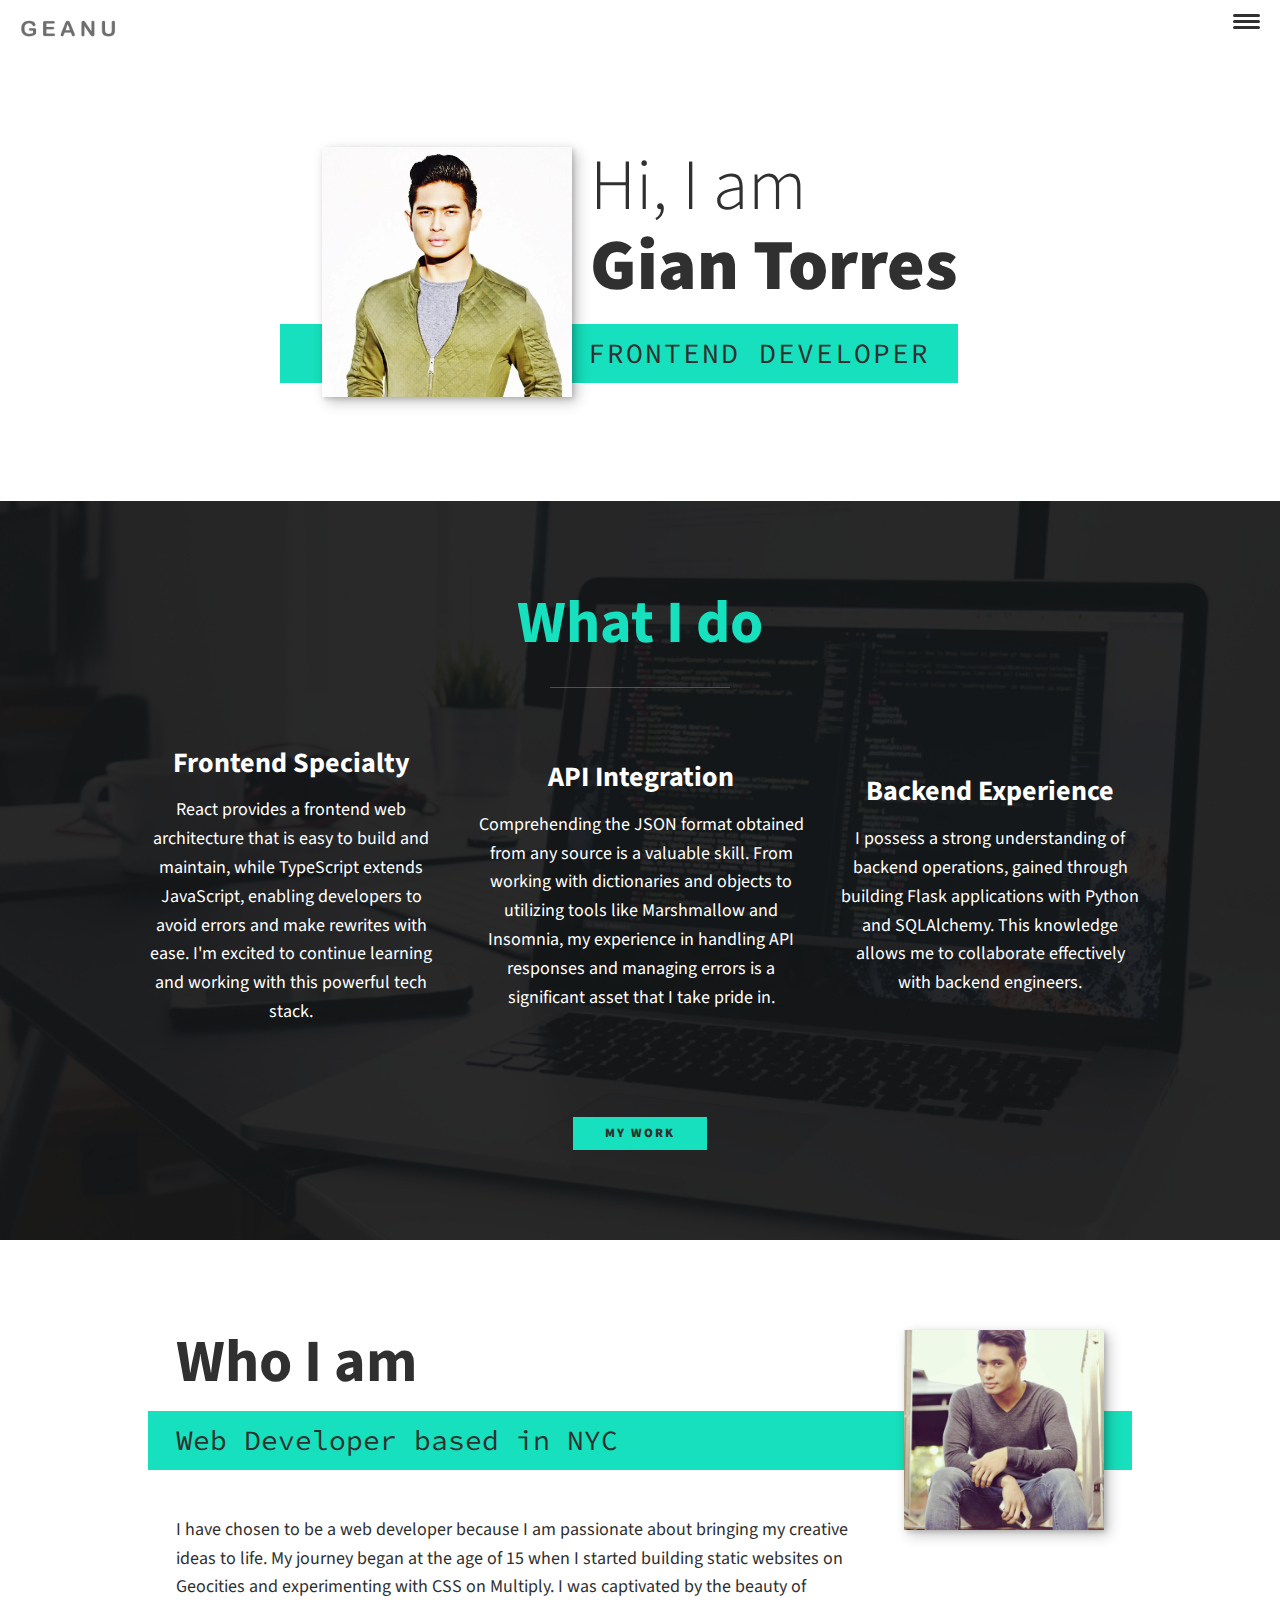
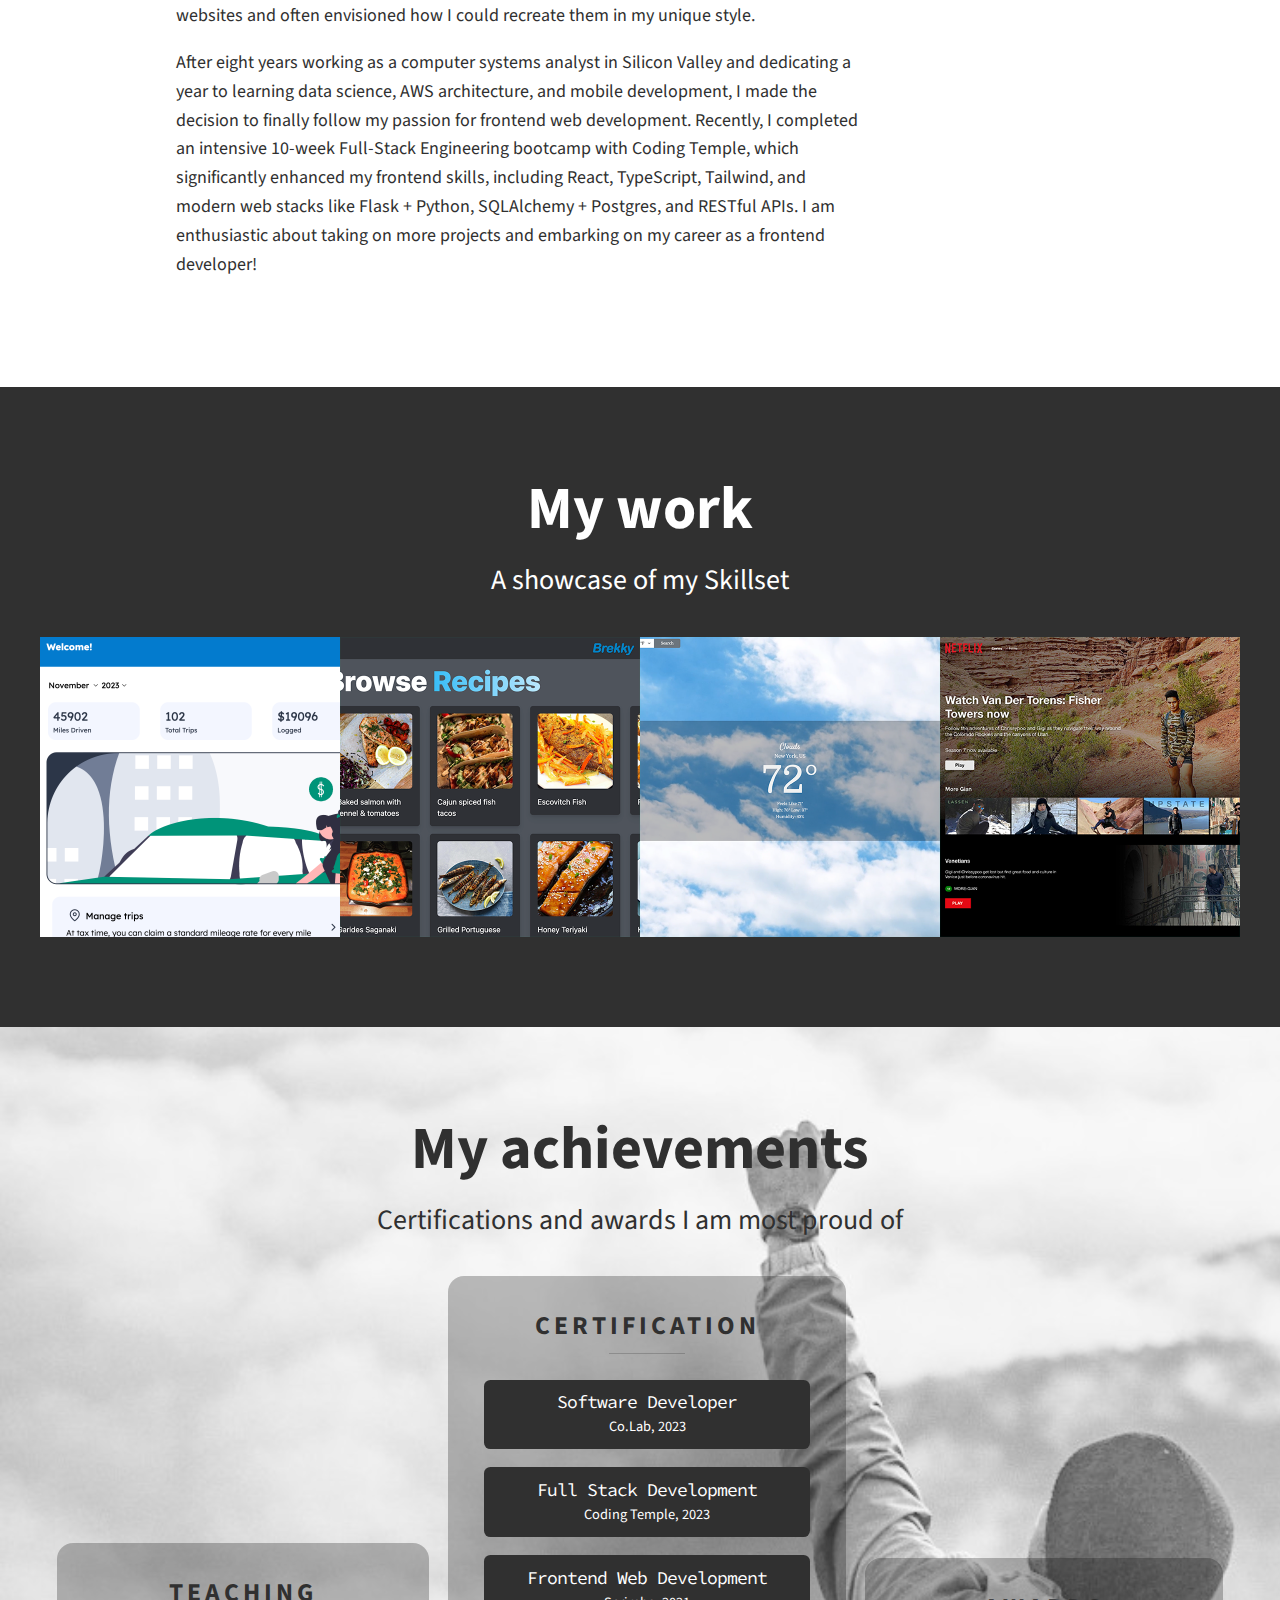
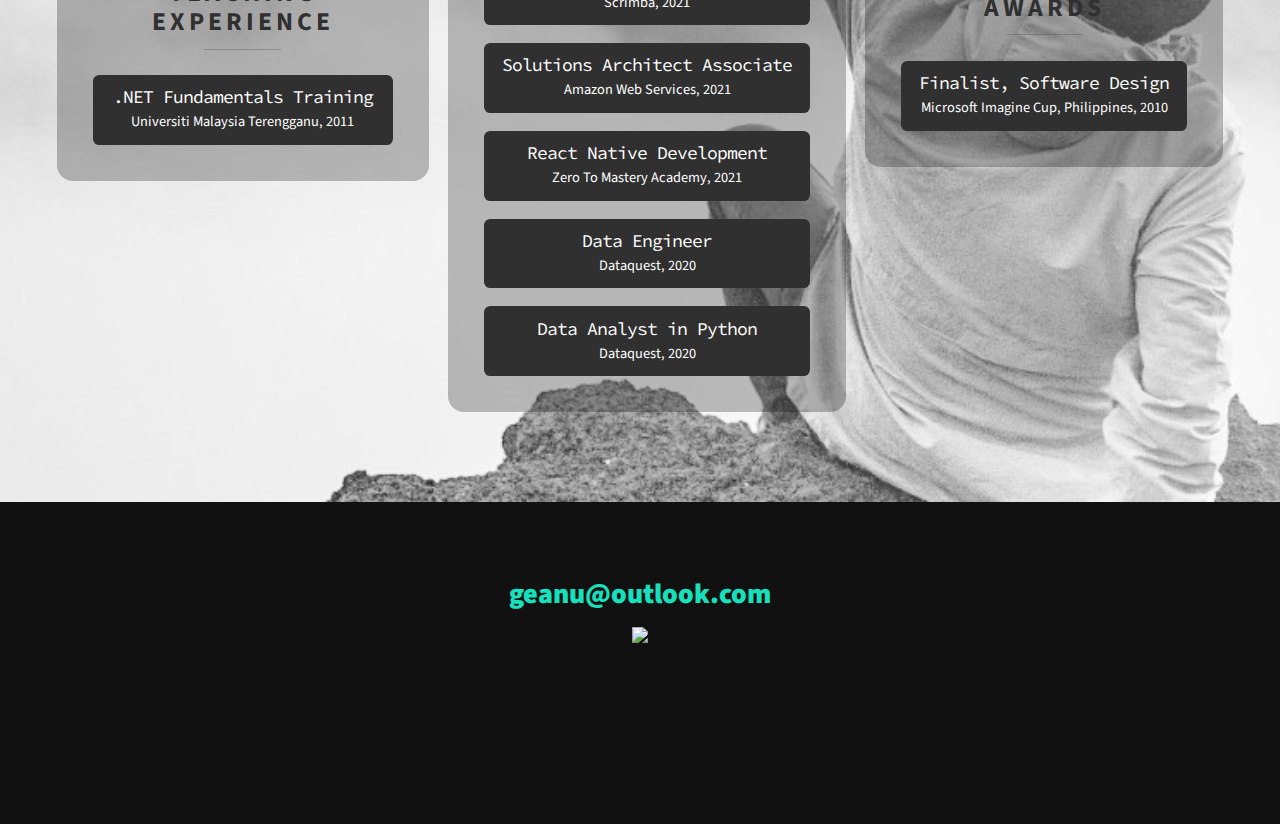
==== commit c6014144: "Updated Resume, added ExpenseBuddy to projects" ====
--- a/index.html
+++ b/index.html
@@ -124,6 +124,13 @@
       <h2 class="section__title">My work</h2>
       <p class="section__subtitle">A showcase of my Skillset</p>
       <div class="portfolio">
+        <a href="projects.html#expensebuddy" class="portfolio__item">
+          <img
+            src="./img/proj-expense.png"
+            alt="ExpenseBuddy"
+            class="portfolio__img"
+          />
+        </a>
         <a href="projects.html#brekky" class="portfolio__item">
           <img
             src="./img/proj-brekky.png"
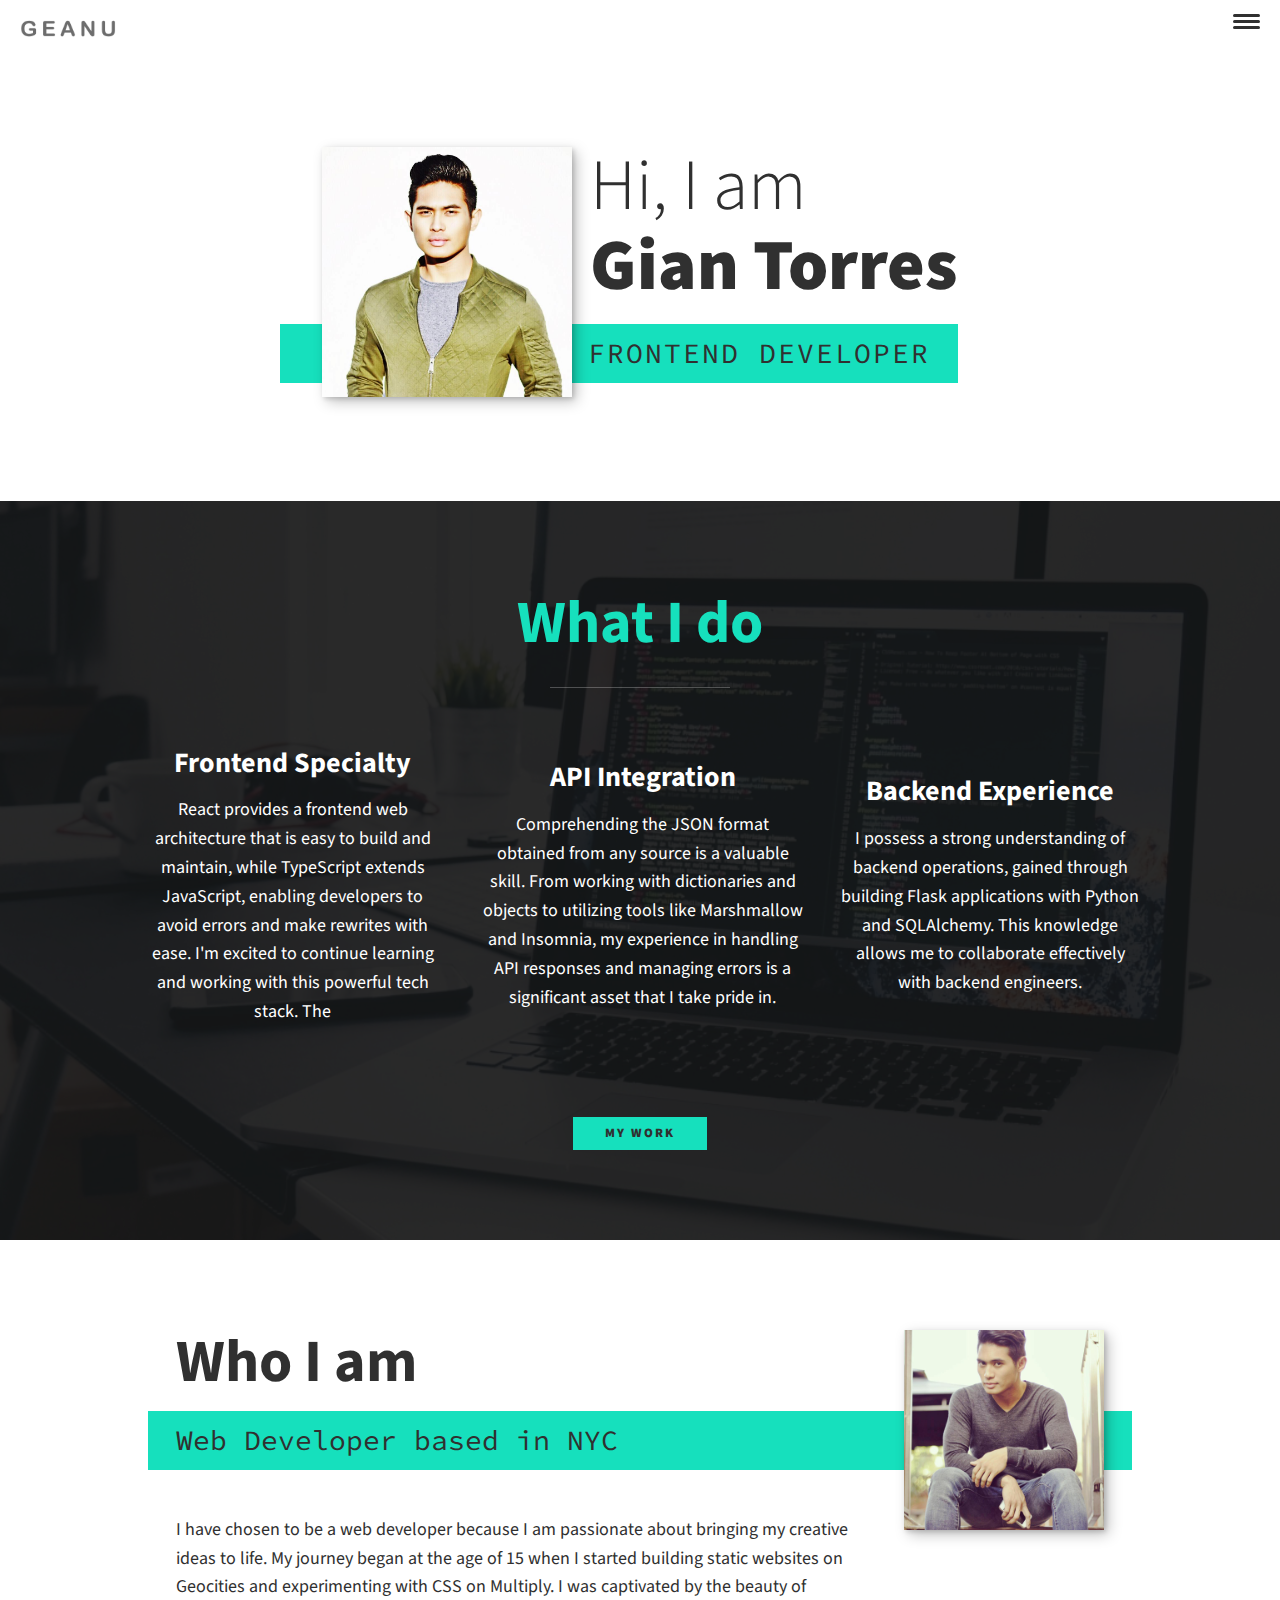
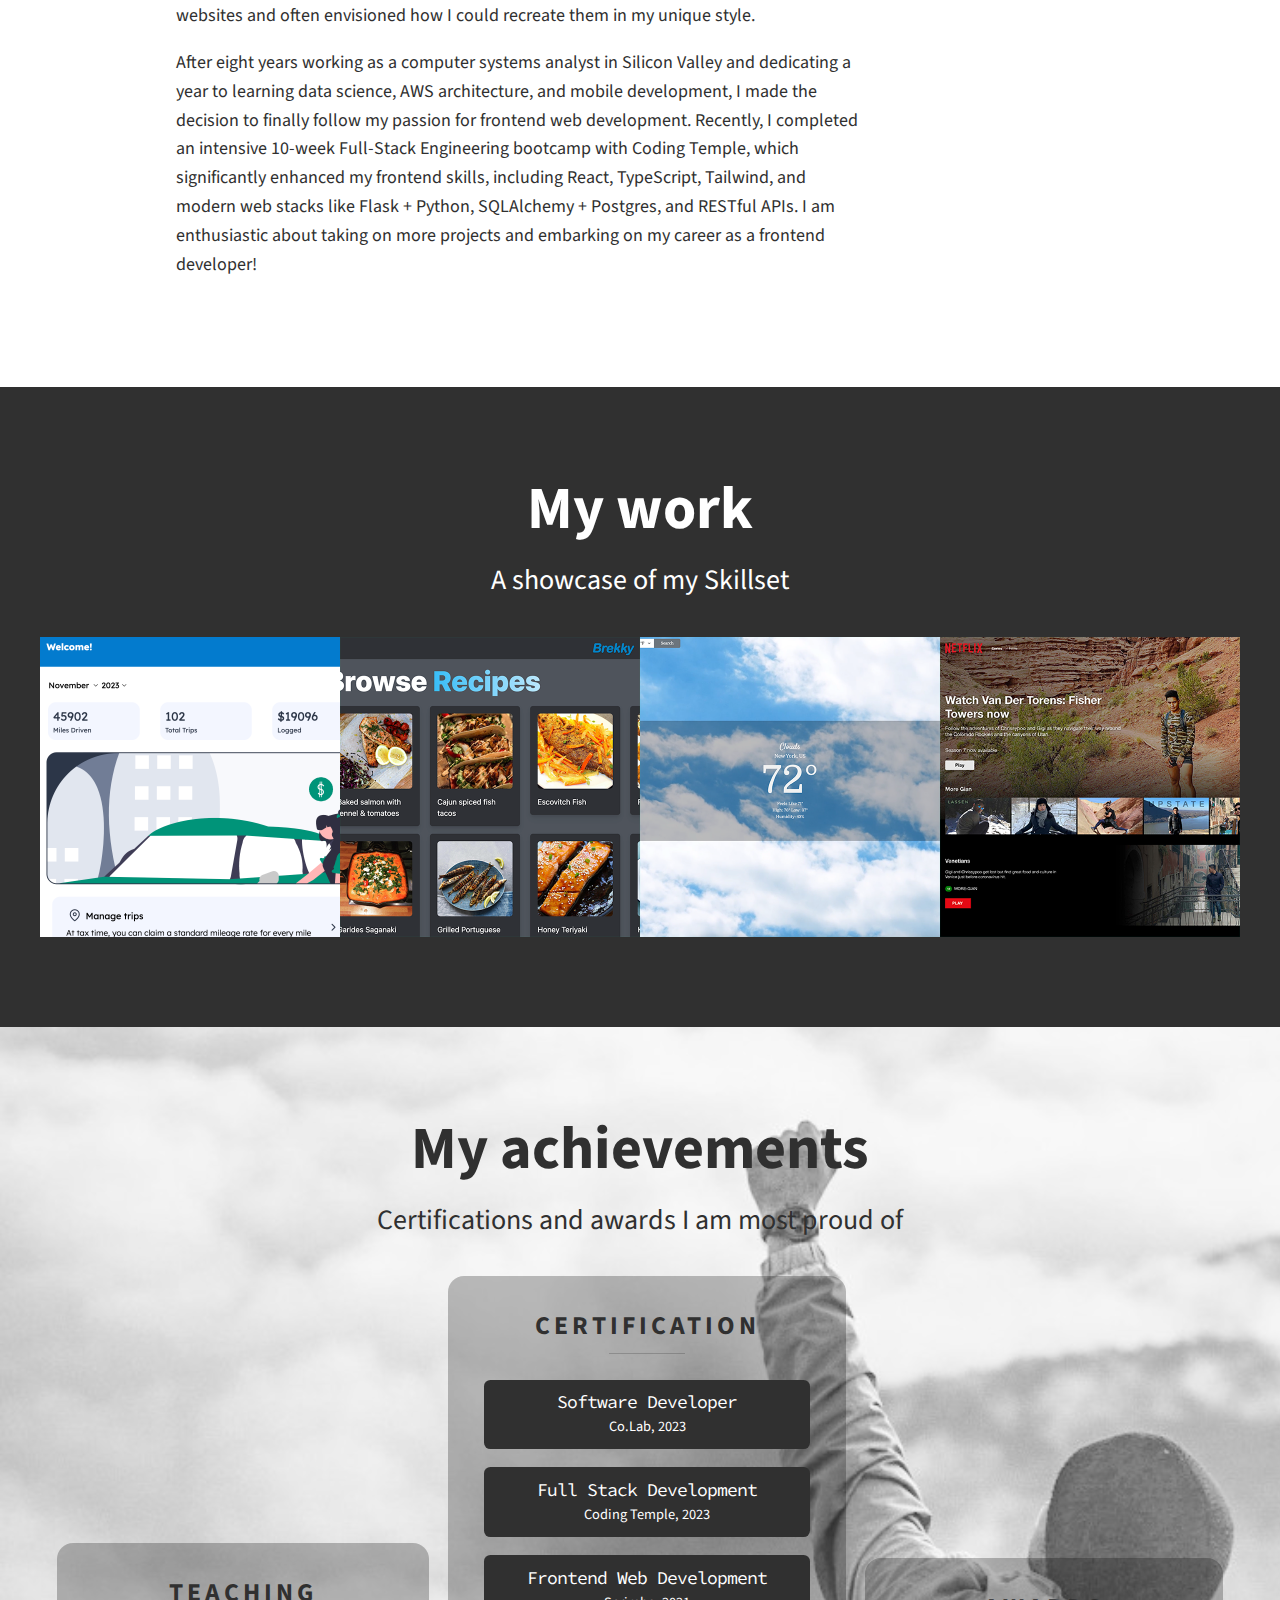
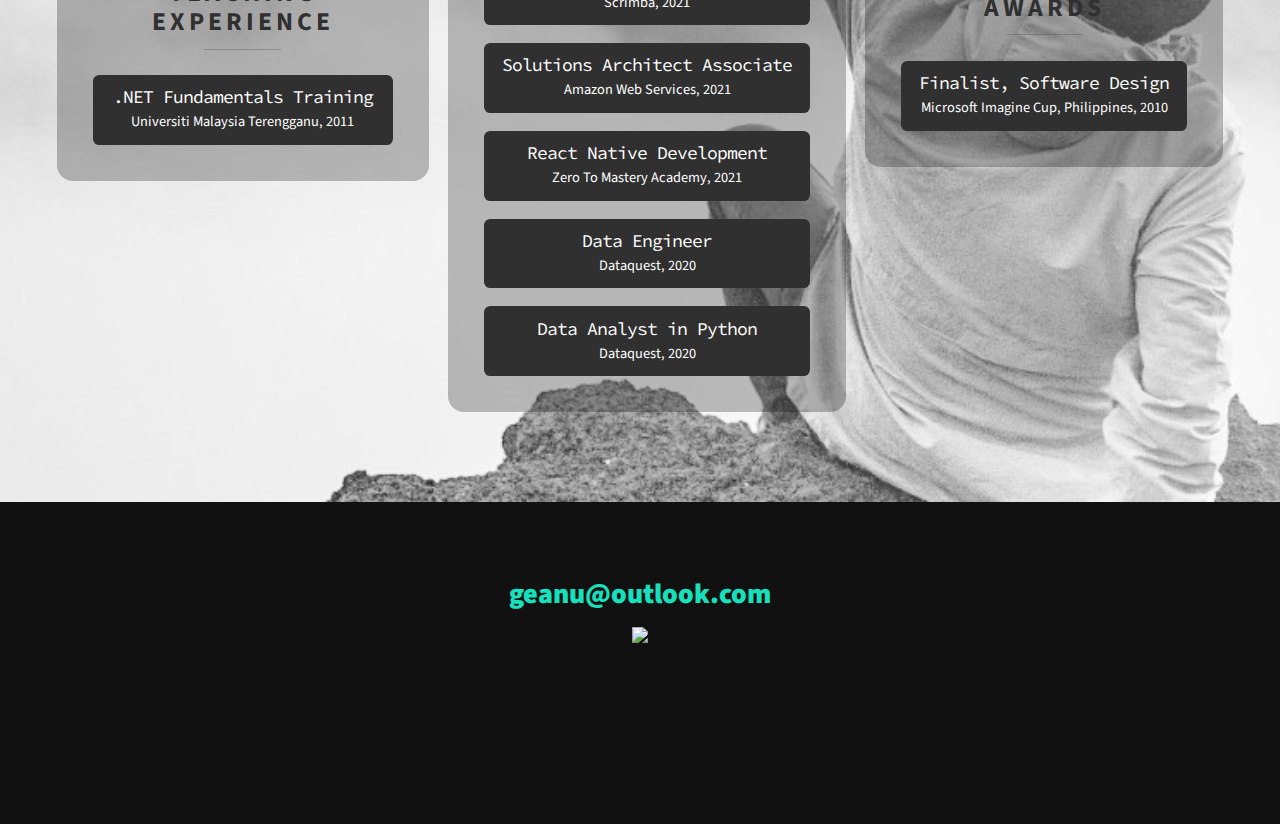
==== commit 7a9af91d: "Updated Resume" ====
--- a/index.html
+++ b/index.html
@@ -29,7 +29,7 @@
     <header class="header">
       <div class="logo">
         <a href="./index.html#home">
-            <img src="img/geanu.png" alt="logo" />
+          <img src="img/geanu.png" alt="logo" />
         </a>
       </div>
       <button class="nav-toggle" aria-label="toggle navigation">
@@ -48,7 +48,7 @@
             <a href="#work" class="nav__link">My Work</a>
           </li>
           <li class="nav__item">
-            <a href="./docs/resume_gct2023.pdf" class="nav__link"
+            <a href="./docs/resume_gct2024.pdf" class="nav__link"
               >Download My Resume</a
             >
           </li>
@@ -76,19 +76,29 @@
         <div class="service">
           <h3>Frontend Specialty</h3>
           <p>
-            React provides a frontend web architecture that is easy to build and maintain, while TypeScript extends JavaScript, enabling developers to avoid errors and make rewrites with ease. I'm excited to continue learning and working with this powerful tech stack. 
+            React provides a frontend web architecture that is easy to build and
+            maintain, while TypeScript extends JavaScript, enabling developers
+            to avoid errors and make rewrites with ease. I'm excited to continue
+            learning and working with this powerful tech stack. The 
           </p>
         </div>
         <div class="service">
           <h3>API Integration</h3>
           <p>
-            Comprehending the JSON format obtained from any source is a valuable skill. From working with dictionaries and objects to utilizing tools like Marshmallow and Insomnia, my experience in handling API responses and managing errors is a significant asset that I take pride in.
+            Comprehending the JSON format obtained from any source is a valuable
+            skill. From working with dictionaries and objects to utilizing tools
+            like Marshmallow and Insomnia, my experience in handling API
+            responses and managing errors is a significant asset that I take
+            pride in.
           </p>
         </div>
         <div class="service">
           <h3>Backend Experience</h3>
           <p>
-            I possess a strong understanding of backend operations, gained through building Flask applications with Python and SQLAlchemy. This knowledge allows me to collaborate effectively with backend engineers.
+            I possess a strong understanding of backend operations, gained
+            through building Flask applications with Python and SQLAlchemy. This
+            knowledge allows me to collaborate effectively with backend
+            engineers.
           </p>
         </div>
       </div>
@@ -104,11 +114,23 @@
       </p>
       <div class="about-me__body">
         <p>
-          
-I have chosen to be a web developer because I am passionate about bringing my creative ideas to life. My journey began at the age of 15 when I started building static websites on Geocities and experimenting with CSS on Multiply. I was captivated by the beauty of websites and often envisioned how I could recreate them in my unique style.
+          I have chosen to be a web developer because I am passionate about
+          bringing my creative ideas to life. My journey began at the age of 15
+          when I started building static websites on Geocities and experimenting
+          with CSS on Multiply. I was captivated by the beauty of websites and
+          often envisioned how I could recreate them in my unique style.
         </p>
         <p>
-          After eight years working as a computer systems analyst in Silicon Valley and dedicating a year to learning data science, AWS architecture, and mobile development, I made the decision to finally follow my passion for frontend web development. Recently, I completed an intensive 10-week Full-Stack Engineering bootcamp with Coding Temple, which significantly enhanced my frontend skills, including React, TypeScript, Tailwind, and modern web stacks like Flask + Python, SQLAlchemy + Postgres, and RESTful APIs. I am enthusiastic about taking on more projects and embarking on my career as a frontend developer!
+          After eight years working as a computer systems analyst in Silicon
+          Valley and dedicating a year to learning data science, AWS
+          architecture, and mobile development, I made the decision to finally
+          follow my passion for frontend web development. Recently, I completed
+          an intensive 10-week Full-Stack Engineering bootcamp with Coding
+          Temple, which significantly enhanced my frontend skills, including
+          React, TypeScript, Tailwind, and modern web stacks like Flask +
+          Python, SQLAlchemy + Postgres, and RESTful APIs. I am enthusiastic
+          about taking on more projects and embarking on my career as a frontend
+          developer!
         </p>
       </div>
       <img
@@ -169,26 +191,26 @@
           <div class="ach__body-boxes ach__body-certs">
             <h3 class="ach__title title_certs">Certification</h3>
             <a
-                href="https://www.joincolab.io/certificate/gian-carlo-torres"
-                class="ach__link"
-                target="_blank"
-                alt="Co.Lab"
-            >
-                <div class="ach__cert">
+              href="https://www.joincolab.io/certificate/gian-carlo-torres"
+              class="ach__link"
+              target="_blank"
+              alt="Co.Lab"
+            >
+              <div class="ach__cert">
                 <h4 class="ach__cert-title">Software Developer</h4>
                 <p class="ach__cert-subtitle">Co.Lab, 2023</p>
-                </div>
-            </a>
-            <a
-                href="https://www.credly.com/badges/6dcdecdc-5f2e-4ffa-a5e0-0f6cf74f4af9"
-                class="ach__link"
-                target="_blank"
-                alt="Coding Temple"
-            >
-                <div class="ach__cert">
+              </div>
+            </a>
+            <a
+              href="https://www.credly.com/badges/6dcdecdc-5f2e-4ffa-a5e0-0f6cf74f4af9"
+              class="ach__link"
+              target="_blank"
+              alt="Coding Temple"
+            >
+              <div class="ach__cert">
                 <h4 class="ach__cert-title">Full Stack Development</h4>
                 <p class="ach__cert-subtitle">Coding Temple, 2023</p>
-                </div>
+              </div>
             </a>
             <a
               href="https://scrimba.com/certificate/uWvGeGfL/gfrontend"
@@ -271,22 +293,38 @@
     <!-- Footer -->
 
     <footer class="footer">
-        <a href="mailto:geanu@outlook.com" class="footer__link">geanu@outlook.com</a>
-        <a href="https://www.codewars.com/users/geanu/" alt="CodeWars" class="footer__link">
-            <img src="https://www.codewars.com/users/geanu/badges/micro" />
-        </a>
-        <ul class="social-list">
-            <li class="social_list__item">
-                <a href="http://www.linkedin.com/in/geanu" class="social-list__link" target="_blank" alt="Linkedin">
-                    <i class="fab fa-linkedin"></i>
-                </a>
-            </li>
-            <li class="social_list__item">
-                <a href="https://github.com/geanu02" class="social-list__link" target="_blank" alt="Github">
-                    <i class="fab fa-github"></i>
-                </a>
-            </li>
-        </ul>
+      <a href="mailto:geanu@outlook.com" class="footer__link"
+        >geanu@outlook.com</a
+      >
+      <a
+        href="https://www.codewars.com/users/geanu/"
+        alt="CodeWars"
+        class="footer__link"
+      >
+        <img src="https://www.codewars.com/users/geanu/badges/micro" />
+      </a>
+      <ul class="social-list">
+        <li class="social_list__item">
+          <a
+            href="http://www.linkedin.com/in/geanu"
+            class="social-list__link"
+            target="_blank"
+            alt="Linkedin"
+          >
+            <i class="fab fa-linkedin"></i>
+          </a>
+        </li>
+        <li class="social_list__item">
+          <a
+            href="https://github.com/geanu02"
+            class="social-list__link"
+            target="_blank"
+            alt="Github"
+          >
+            <i class="fab fa-github"></i>
+          </a>
+        </li>
+      </ul>
     </footer>
     <script src="script.js"></script>
   </body>
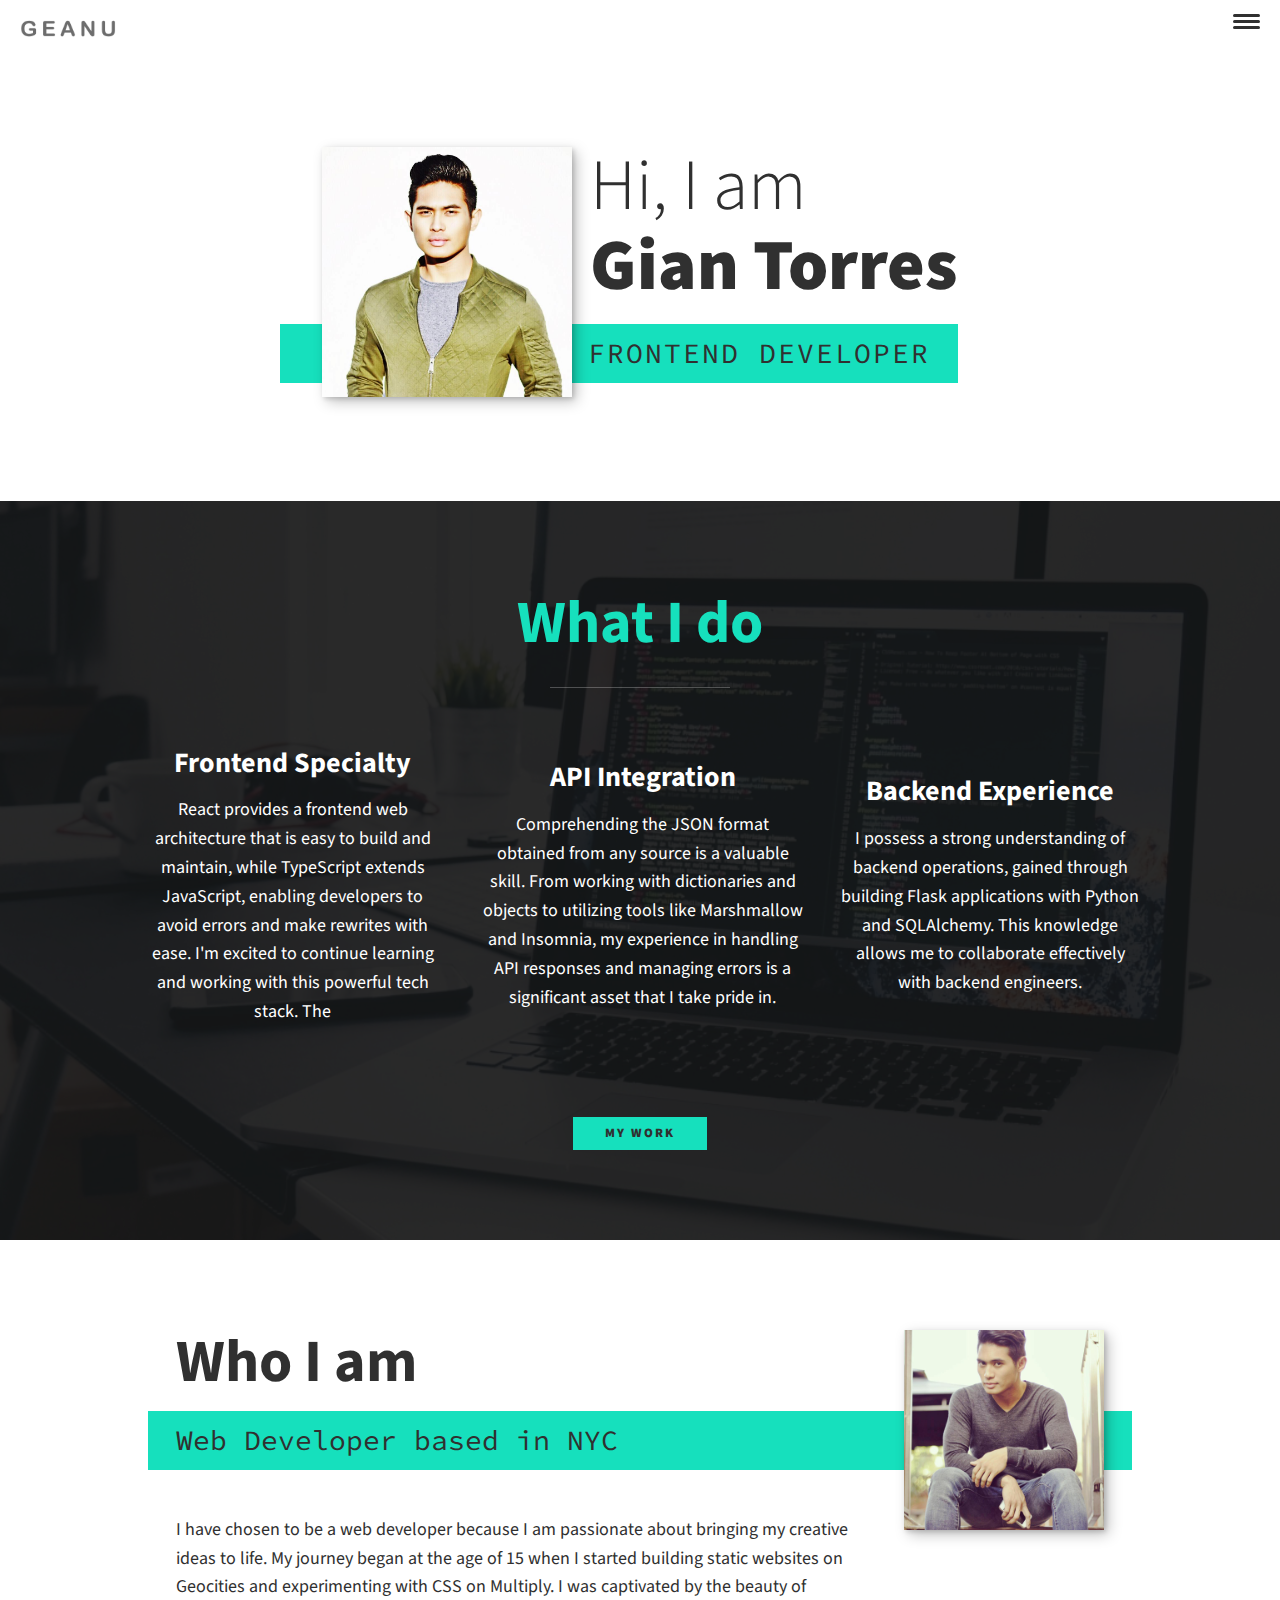
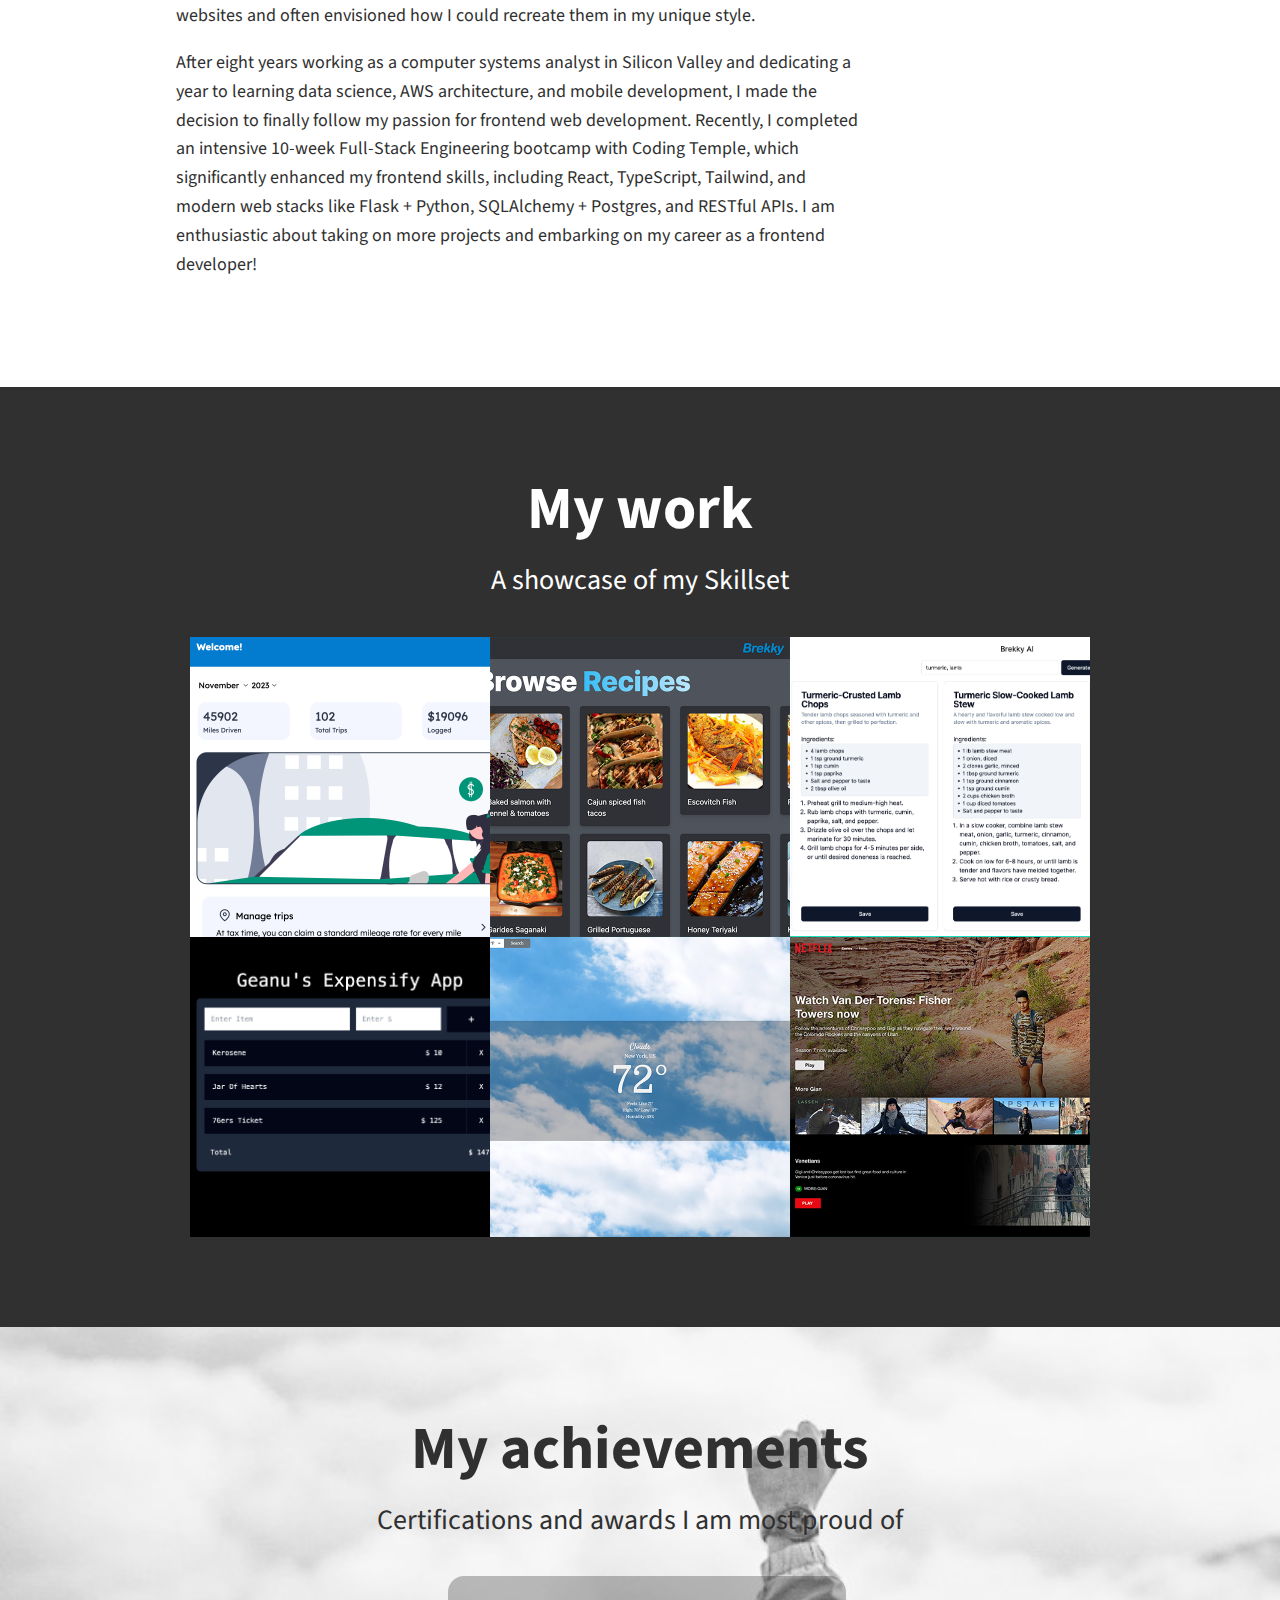
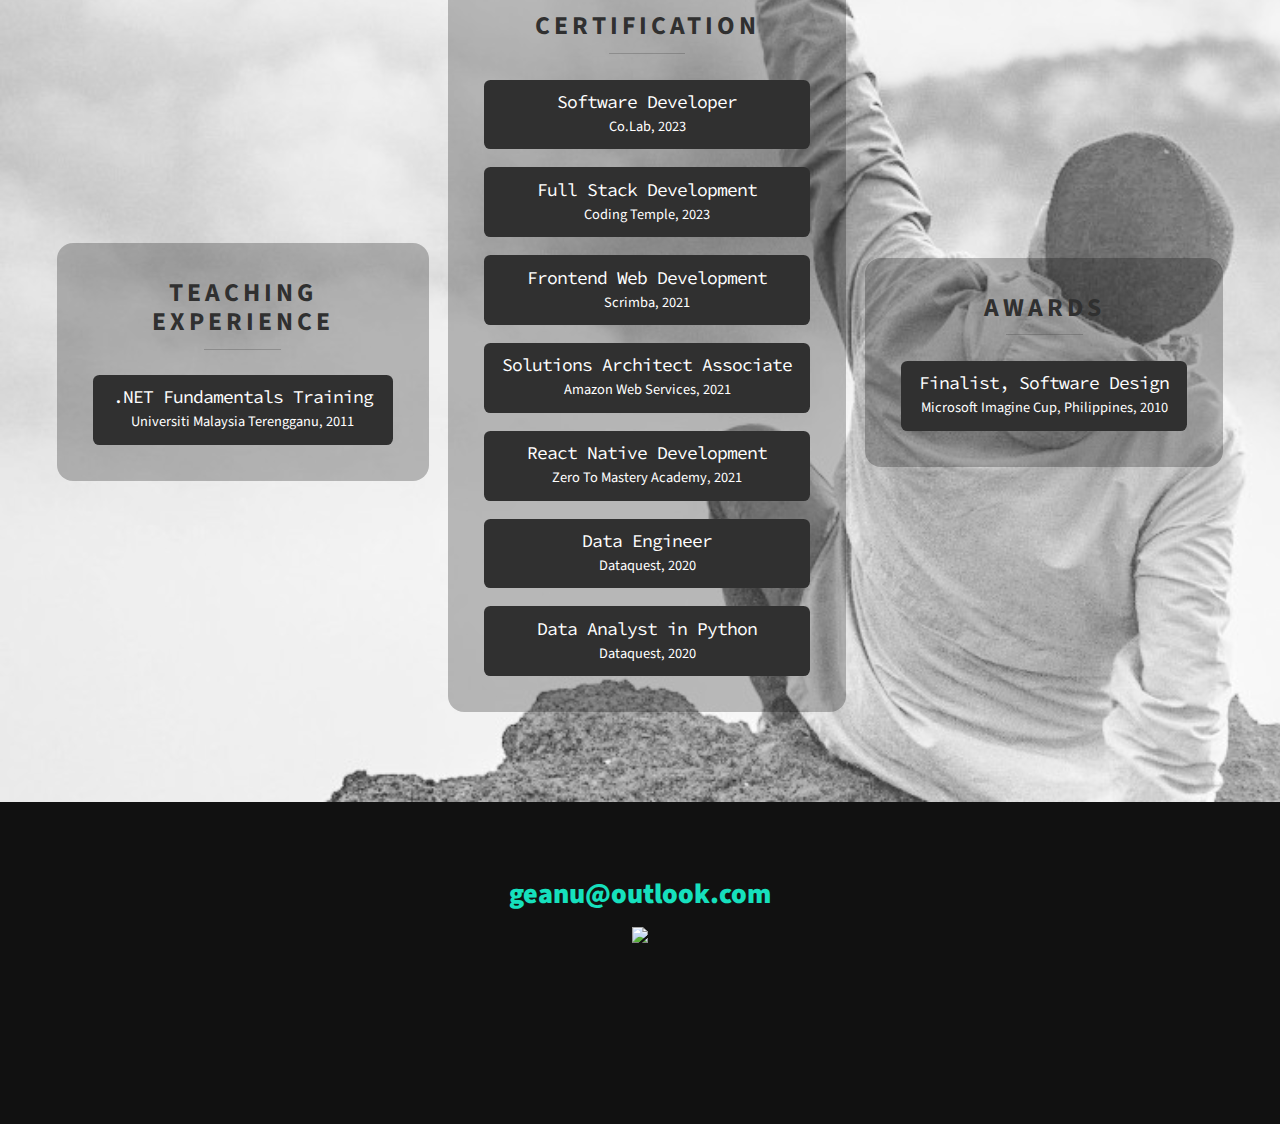
==== commit 13b8aa90: "Added 2 projects to portfolio, updated resume" ====
--- a/index.html
+++ b/index.html
@@ -157,6 +157,20 @@
           <img
             src="./img/proj-brekky.png"
             alt="Brekky"
+            class="portfolio__img"
+          />
+        </a>
+        <a href="projects.html#brekkyai" class="portfolio__item">
+          <img
+            src="./img/work-brekkyai.png"
+            alt="BrekkyAI"
+            class="portfolio__img"
+          />
+        </a>
+        <a href="projects.html#expensify" class="portfolio__item">
+          <img
+            src="./img/work-expensify.png"
+            alt="Expensify"
             class="portfolio__img"
           />
         </a>
--- a/style.css
+++ b/style.css
@@ -422,7 +422,7 @@
 .portfolio {
     display: grid;
     grid-template-columns: repeat(auto-fit, minmax(300px, 1fr));
-    max-width: 1200px;
+    max-width: 900px;
     margin: 0 auto;
 }
 
@@ -738,17 +738,16 @@
     background-color: var(--clr-dark);
 }
 
-.section__project__alt {
+.section__project__alt-bg .section__project {
     color: var(--clr-light);
 }
 
-.section__subtitle-project__alt {
+.section__project__alt-bg .section__subtitle-project {
     color: var(--clr-dark);
 }
 
 .tech-used-container {
     padding: 1.5em 0;
-
 }
 
 .tech-used-title {
@@ -782,10 +781,10 @@
 }
 
 .tech-button {
-    background-color: var(--clr-light);
-    border: 1px solid var(--clr-dark);
+    background-color: var(--clr-dark);
+    border: 1px solid var(--clr-light);
     border-radius: 0.75em;
-    color: var(--clr-dark);
+    color: var(--clr-light);
     padding: 6px 20px 8px;
     margin: 5px;
     transition: 0.5s;
@@ -793,23 +792,23 @@
 }
 
 .tech-button:hover {
+    background-color: var(--clr-light);
+    border-color: var(--clr-dark);
+    color: var(--clr-dark);
+}
+
+.section__project__alt-bg .tech-button {
+    background-color: var(--clr-light);
+    border-color: var(--clr-dark);
+    color: var(--clr-dark);
+}
+
+.section__project__alt-bg .tech-button:hover {
     background-color: var(--clr-dark);
     border-color: var(--clr-light);
     color: var(--clr-light);
 }
 
-.btn-rev {
-    background-color: var(--clr-dark);
-    border-color: var(--clr-light);
-    color: var(--clr-light);
-}
-
-.btn-rev:hover {
-    background-color: var(--clr-light);
-    border-color: var(--clr-dark);
-    color: var(--clr-dark);
-}
-
 .icon {
     vertical-align: middle;
 }
@@ -847,20 +846,22 @@
 .project-text-link:link,
 .project-text-link:active,
 .project-text-link:visited {
+    color: var(--clr-dark);
+    text-decoration: none;
+}
+
+.project-text-link:hover {
+    text-decoration: underline;
+}
+
+/* Alt Project Link: "Credits to" */
+.section__project__alt-bg .project-text-link:link,
+.section__project__alt-bg .project-text-link:active,
+.section__project__alt-bg .project-text-link:visited {
     color: var(--clr-light);
     text-decoration: none;
 }
 
-.project-text-link:hover {
-    text-decoration: underline;
-}
-.project-text-link_alt:link,
-.project-text-link_alt:active,
-.project-text-link_alt:visited {
-    color: var(--clr-dark);
-    text-decoration: none;
-}
-
-.project-text-link_alt:hover {
+.section__project__alt-bg  .project-text-link:hover {
     text-decoration: underline;
 }